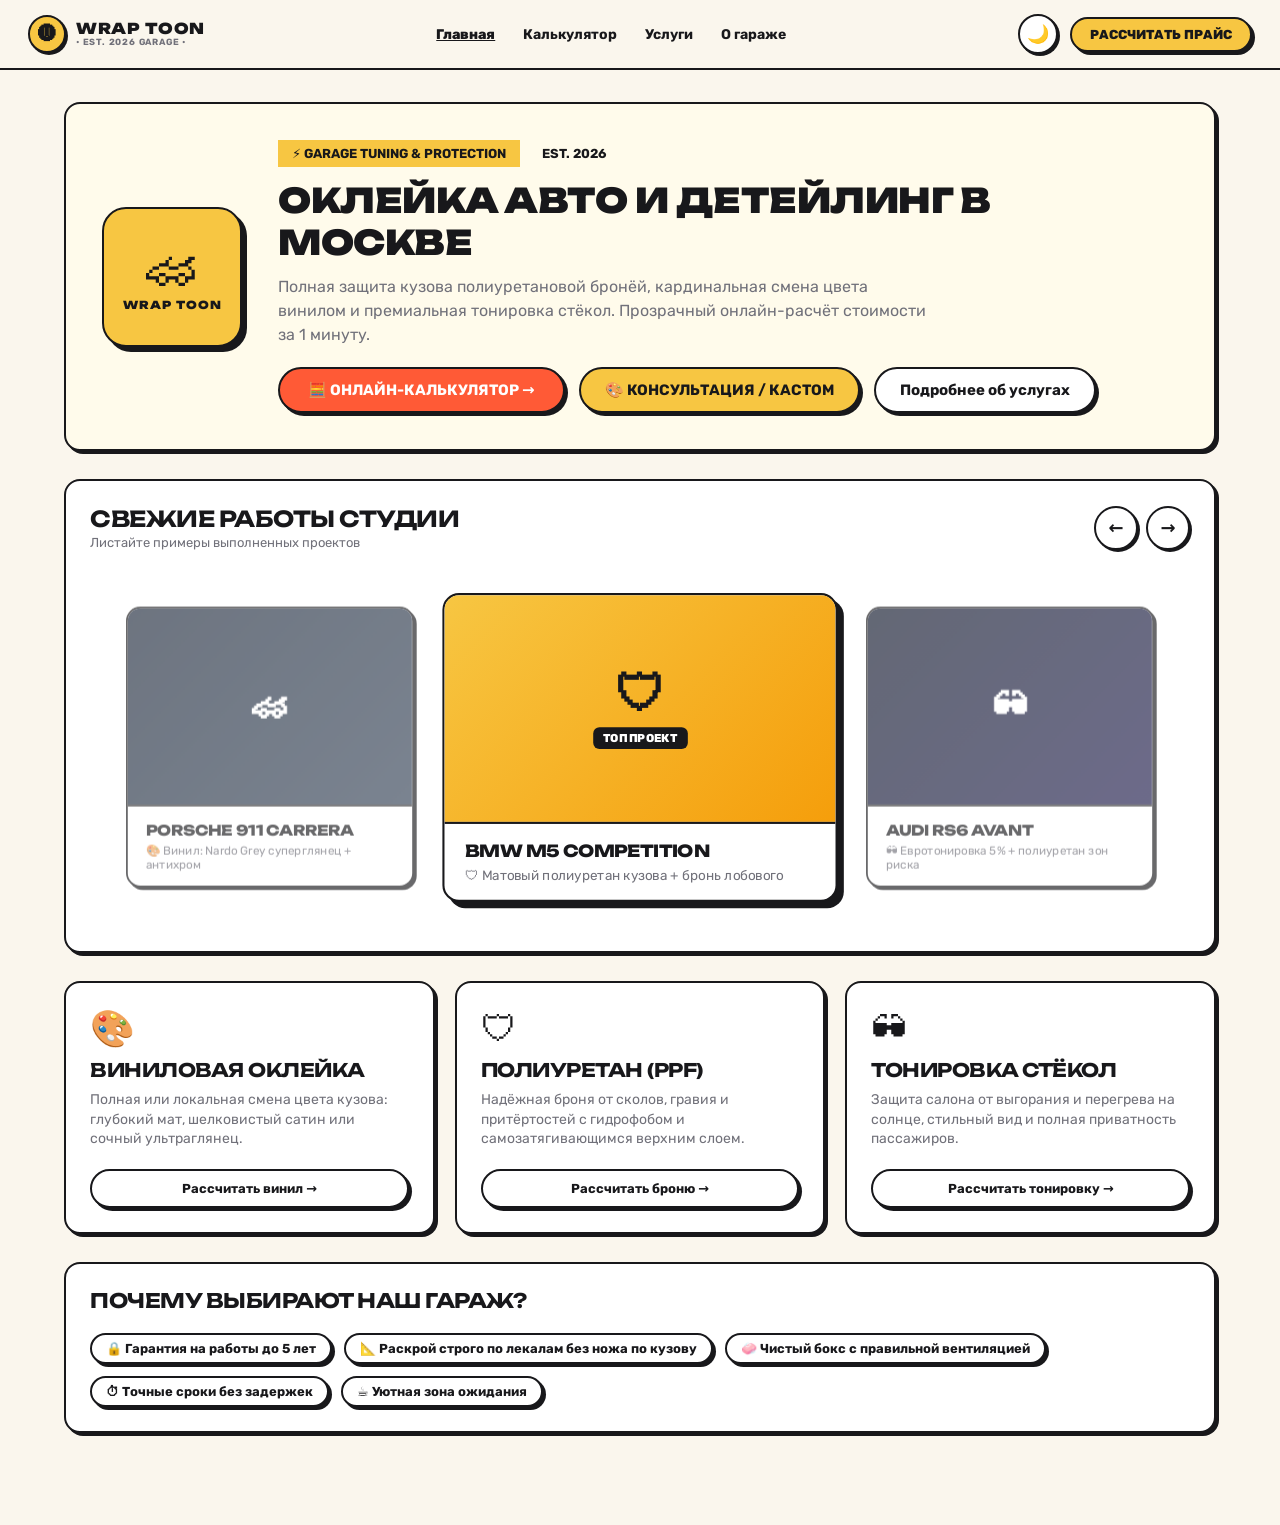
==== frontend/index.html @ 716ddf0f "feat(frontend): integrate car autocomplete and tint light transmission showcase" ====
<!DOCTYPE html>
<html lang="ru">
<head>
  <meta charset="UTF-8">
  <meta name="viewport" content="width=device-width, initial-scale=1.0">
  <title>WRAP TOON — Детейлинг & Оклейка авто</title>
  <link rel="preconnect" href="https://fonts.googleapis.com">
  <link rel="preconnect" href="https://fonts.gstatic.com" crossorigin>
  <link href="https://fonts.googleapis.com/css2?family=Rubik:ital,wght@0,400..900;1,400..900&family=Unbounded:wght@700;800;900&display=swap" rel="stylesheet">
  <link rel="stylesheet" href="style.css">
</head>
<body>
  <!-- ШАПКА НА ВСЮ ШИРИНУ -->
  <header class="toon-header">
    <a href="index.html" class="toon-logo">
      <span class="logo-icon">🅤</span>
      <div class="logo-text">
        <strong>WRAP TOON</strong>
        <small>• EST. 2026 GARAGE •</small>
      </div>
    </a>

    <nav class="toon-nav">
      <a href="index.html" class="nav-link active" style="text-decoration: underline; font-weight: 800;">Главная</a>
      <a href="calculator.html" class="nav-link">Калькулятор</a>
      <a href="services.html" class="nav-link">Услуги</a>
      <a href="about.html" class="nav-link">О гараже</a>
    </nav>

    <div class="toon-header-actions">
      <button id="theme-toggle" class="theme-toggle-btn" title="Сменить тему">🌙</button>
      <a href="calculator.html" class="toon-btn-book">
        РАССЧИТАТЬ ПРАЙС
      </a>
    </div>
  </header>

  <!-- ШИРОКИЙ КОНТЕЙНЕР (1200px) -->
  <main class="container">
    
    <!-- 1. HERO СЕКЦИЯ: ЛОГОТИП СЛЕВА, ОПИСАНИЕ СПРАВА -->
    <div class="toon-card toon-hero">
      <div class="hero-logo-box">
        <div class="hero-icon">🏎</div>
        <span>WRAP TOON</span>
      </div>

      <div class="hero-content">
        <div style="display: flex; gap: 8px;">
          <span class="toon-chip is-active">⚡ GARAGE TUNING & PROTECTION</span>
          <span class="toon-chip">EST. 2026</span>
        </div>
        <h1 class="hero-title">
          Оклейка авто и детейлинг в Москве
        </h1>
        <p class="hero-desc">
          Полная защита кузова полиуретановой бронёй, кардинальная смена цвета винилом и премиальная тонировка стёкол. Прозрачный онлайн-расчёт стоимости за 1 минуту.
        </p>
        <div style="display: flex; gap: 14px; margin-top: 8px; flex-wrap: wrap;">
          <a href="calculator.html" class="toon-btn toon-btn--accent" style="font-size: 15px; padding: 12px 28px;">
            🧮 ОНЛАЙН-КАЛЬКУЛЯТОР →
          </a>
          <button id="consult-btn" type="button" class="toon-btn toon-btn--primary" style="font-size: 15px; padding: 12px 24px;">
            🎨 КОНСУЛЬТАЦИЯ / КАСТОМ
          </button>
          <a href="services.html" class="toon-btn" style="font-size: 15px; padding: 12px 24px;">
            Подробнее об услугах
          </a>
        </div>
      </div>
    </div>

    <!-- 2. СКРОЛЛЕР ФОТОК РАБОТ (3 ФОТО: ЦЕНТРАЛЬНАЯ ВЫШЕ НА СЛОЙ) -->
    <div class="toon-card showcase-section">
      <div class="showcase-header">
        <div>
          <h2 style="margin: 0; font-size: 22px; text-transform: uppercase;">Свежие работы студии</h2>
          <span style="font-size: 13px; color: var(--color-muted);">Листайте примеры выполненных проектов</span>
        </div>
        <!-- КНОПКИ ПЕРЕМОТКИ -->
        <div style="display: flex; gap: 8px;">
          <button id="prev-btn" class="showcase-nav-btn" aria-label="Назад">←</button>
          <button id="next-btn" class="showcase-nav-btn" aria-label="Вперёд">→</button>
        </div>
      </div>

      <div class="showcase-wrapper" id="showcase-touch-area">
        <div class="showcase-track" id="showcase-track">
          
          <!-- Карточка 1 (Левая / боковая) -->
          <div class="showcase-card is-side" data-index="0">
            <div class="showcase-img-placeholder" style="background: linear-gradient(135deg, #1e293b, #334155); color: #fff;">
              <span style="font-size: 40px; margin-bottom: 8px;">🚘</span>
              <span>ФОТО АВТО #1</span>
            </div>
            <div class="showcase-info">
              <h4>Porsche 911 Carrera</h4>
              <p>🎨 Винил: Nardo Grey суперглянец + антихром</p>
            </div>
          </div>

          <!-- Карточка 2 (Центральная / АКТИВНАЯ НА ПЕРЕДНЕМ ПЛАНЕ) -->
          <div class="showcase-card is-active" data-index="1">
            <div class="showcase-img-placeholder" style="background: linear-gradient(135deg, #F7C642, #f59e0b); color: #18181B;">
              <span style="font-size: 48px; margin-bottom: 8px;">🛡</span>
              <span style="background: #18181B; color: #fff; padding: 4px 10px; border-radius: 6px; font-size: 12px;">ТОП ПРОЕКТ</span>
            </div>
            <div class="showcase-info">
              <h4>BMW M5 Competition</h4>
              <p>🛡 Матовый полиуретан кузова + бронь лобового</p>
            </div>
          </div>

          <!-- Карточка 3 (Правая / боковая) -->
          <div class="showcase-card is-side" data-index="2">
            <div class="showcase-img-placeholder" style="background: linear-gradient(135deg, #0f172a, #1e1b4b); color: #fff;">
              <span style="font-size: 40px; margin-bottom: 8px;">🕶</span>
              <span>ФОТО АВТО #3</span>
            </div>
            <div class="showcase-info">
              <h4>Audi RS6 Avant</h4>
              <p>🕶 Евротонировка 5% + полиуретан зон риска</p>
            </div>
          </div>

        </div>
      </div>
    </div>

    <!-- 3. БЛОК 3 ВИДОВ РАБОТ -->
    <div style="display: grid; grid-template-columns: repeat(auto-fit, minmax(280px, 1fr)); gap: 20px;">
      <div class="toon-card" style="display: flex; flex-direction: column; justify-content: space-between;">
        <div>
          <div style="font-size: 36px; margin-bottom: 8px;">🎨</div>
          <h3 style="margin: 0 0 8px; text-transform: uppercase;">Виниловая оклейка</h3>
          <p style="font-size: 14px; color: var(--color-muted); margin: 0; line-height: 1.4;">
            Полная или локальная смена цвета кузова: глубокий мат, шелковистый сатин или сочный ультраглянец.
          </p>
        </div>
        <div style="margin-top: 20px;">
          <a href="calculator.html" class="toon-btn" style="width: 100%; font-size: 13px;">Рассчитать винил →</a>
        </div>
      </div>

      <div class="toon-card" style="display: flex; flex-direction: column; justify-content: space-between;">
        <div>
          <div style="font-size: 36px; margin-bottom: 8px;">🛡</div>
          <h3 style="margin: 0 0 8px; text-transform: uppercase;">Полиуретан (PPF)</h3>
          <p style="font-size: 14px; color: var(--color-muted); margin: 0; line-height: 1.4;">
            Надёжная броня от сколов, гравия и притёртостей с гидрофобом и самозатягивающимся верхним слоем.
          </p>
        </div>
        <div style="margin-top: 20px;">
          <a href="calculator.html" class="toon-btn" style="width: 100%; font-size: 13px;">Рассчитать броню →</a>
        </div>
      </div>

      <div class="toon-card" style="display: flex; flex-direction: column; justify-content: space-between;">
        <div>
          <div style="font-size: 36px; margin-bottom: 8px;">🕶</div>
          <h3 style="margin: 0 0 8px; text-transform: uppercase;">Тонировка стёкол</h3>
          <p style="font-size: 14px; color: var(--color-muted); margin: 0; line-height: 1.4;">
            Защита салона от выгорания и перегрева на солнце, стильный вид и полная приватность пассажиров.
          </p>
        </div>
        <div style="margin-top: 20px;">
          <a href="calculator.html" class="toon-btn" style="width: 100%; font-size: 13px;">Рассчитать тонировку →</a>
        </div>
      </div>
    </div>

    <!-- 4. ПОЧЕМУ НАШ ГАРАЖ -->
    <div class="toon-card">
      <h3 style="margin-top: 0; text-transform: uppercase; font-size: 20px;">Почему выбирают наш гараж?</h3>
      <div style="display: flex; gap: 12px; flex-wrap: wrap; margin-top: 16px;">
        <span class="toon-btn toon-chip">🔒 Гарантия на работы до 5 лет</span>
        <span class="toon-btn toon-chip">📐 Раскрой строго по лекалам без ножа по кузову</span>
        <span class="toon-btn toon-chip">🧼 Чистый бокс с правильной вентиляцией</span>
        <span class="toon-btn toon-chip">⏱ Точные сроки без задержек</span>
        <span class="toon-btn toon-chip">☕ Уютная зона ожидания</span>
      </div>
    </div>

  </main>

  <!-- МОДАЛЬНОЕ ОКНО КОНСУЛЬТАЦИИ С МАСТЕРОМ -->
  <dialog class="toon-modal" id="consult-modal">
    <div class="toon-modal-header">
      <h3 style="margin: 0; font-size: 20px; text-transform: uppercase;">Консультация с мастером</h3>
      <button type="button" class="toon-modal-close" id="consult-close-btn" aria-label="Закрыть">✕</button>
    </div>

    <div style="background: var(--bg-subtle); border: var(--border-width) solid var(--color-border); border-radius: 12px; padding: 12px 16px; margin-bottom: 18px;">
      <div style="font-size: 11px; color: var(--color-muted); font-weight: 700; text-transform: uppercase;">Бесплатная консультация</div>
      <div style="font-size: 14px; font-weight: 800; margin-top: 2px;">Сложные проекты, рисунки на плёнке и оценка авто</div>
    </div>

    <form id="consult-form">
      <div class="form-group">
        <label for="consult-name">Ваше имя *</label>
        <input type="text" id="consult-name" class="toon-input" placeholder="например, Александр" maxlength="50" required>
      </div>

      <div class="form-group">
        <label for="consult-phone">Номер телефона *</label>
        <input type="tel" id="consult-phone" class="toon-input" placeholder="+7 (___) ___-__-__" maxlength="18" required autocomplete="tel">
      </div>

      <div class="form-group">
        <label for="consult-car">Марка и модель авто</label>
        <input type="text" id="consult-car" class="toon-input" placeholder="например, BMW M5 F90" maxlength="70" autocomplete="off">
      </div>

      <div class="form-group">
        <label for="consult-desc">Опишите задачу или задумку *</label>
        <textarea id="consult-desc" class="toon-input" rows="3" placeholder="Хочу напечатать рисунок на капот и борта / посоветоваться по состоянию ЛКП..." maxlength="500" required></textarea>
        <small style="color: var(--color-muted); font-size: 11px; margin-top: 2px;">
          💡 Можно указать ваш ник в <b>Telegram</b> или <b>VK</b> для быстрой связи в чате.
        </small>
      </div>

      <div style="margin-top: 18px;">
        <button type="submit" class="toon-btn toon-btn--accent" style="width: 100%; font-size: 15px; padding: 14px;">
          ОТПРАВИТЬ МАСТЕРУ НА ОЦЕНКУ 🎨
        </button>
      </div>
    </form>

    <div id="consult-success" style="display: none; text-align: center; padding: 16px 10px;">
      <div style="font-size: 48px; margin-bottom: 12px;">🤝</div>
      <h3 style="margin: 0 0 8px; text-transform: uppercase;">Запрос принят!</h3>
      <p style="color: var(--color-muted); font-size: 14px; line-height: 1.5; margin: 0 0 20px;">
        Мастер свяжется с вами, чтобы обсудить задумку, сориентировать по времени и рассчитать индивидуальный проект.
      </p>
      <button type="button" class="toon-btn toon-btn--primary" id="consult-success-close-btn" style="width: 100%; padding: 12px;">
        ОТЛИЧНО
      </button>
    </div>
  </dialog>

  <!-- СКРИПТ КАРУСЕЛИ РАБОТ: СТРЕЛКИ + СВАЙПЫ + КЛИКИ -->
  <script>
    // Данные для карусели
    const projects = [
      {
        title: "Porsche 911 Carrera",
        desc: "🎨 Винил: Nardo Grey суперглянец + антихром",
        icon: "🏎",
        gradient: "linear-gradient(135deg, #1e293b, #334155)",
        textColor: "#fff",
        badge: ""
      },
      {
        title: "BMW M5 Competition",
        desc: "🛡 Матовый полиуретан кузова + бронь лобового",
        icon: "🛡",
        gradient: "linear-gradient(135deg, #F7C642, #f59e0b)",
        textColor: "#18181B",
        badge: "ТОП ПРОЕКТ"
      },
      {
        title: "Audi RS6 Avant",
        desc: "🕶 Евротонировка 5% + полиуретан зон риска",
        icon: "🕶",
        gradient: "linear-gradient(135deg, #0f172a, #1e1b4b)",
        textColor: "#fff",
        badge: ""
      },
      {
        title: "Mercedes-AMG GT",
        desc: "🎨 Черный сатин + бронирование фар полиуретаном",
        icon: "⚡",
        gradient: "linear-gradient(135deg, #27272a, #09090b)",
        textColor: "#fff",
        badge: "NEW"
      },
      {
        title: "Range Rover Sport",
        desc: "🛡 Полный глянец полиуретан + бронь крыши",
        icon: "🚙",
        gradient: "linear-gradient(135deg, #065f46, #047857)",
        textColor: "#fff",
        badge: ""
      }
    ];

    let activeIdx = 1;

    function renderCarousel() {
      const total = projects.length;
      const prevIdx = (activeIdx - 1 + total) % total;
      const nextIdx = (activeIdx + 1) % total;

      const indices = [prevIdx, activeIdx, nextIdx];
      const track = document.getElementById('showcase-track');
      track.innerHTML = '';

      indices.forEach((idx, pos) => {
        const item = projects[idx];
        const isActive = pos === 1;

        const card = document.createElement('div');
        card.className = `showcase-card ${isActive ? 'is-active' : 'is-side'}`;
        card.dataset.index = idx;

        const badgeHtml = item.badge 
          ? `<span style="background: #18181B; color: #fff; padding: 4px 10px; border-radius: 6px; font-size: 11px; font-weight: 800; margin-top: 8px;">${item.badge}</span>` 
          : '';

        card.innerHTML = `
          <div class="showcase-img-placeholder" style="background: ${item.gradient}; color: ${item.textColor};">
            <span style="font-size: ${isActive ? '48px' : '40px'}; line-height: 1;">${item.icon}</span>
            ${badgeHtml}
          </div>
          <div class="showcase-info">
            <h4>${item.title}</h4>
            <p>${item.desc}</p>
          </div>
        `;

        if (!isActive) {
          card.addEventListener('click', () => {
            activeIdx = idx;
            renderCarousel();
          });
        }

        track.appendChild(card);
      });
    }

    document.getElementById('prev-btn').addEventListener('click', () => {
      activeIdx = (activeIdx - 1 + projects.length) % projects.length;
      renderCarousel();
    });

    document.getElementById('next-btn').addEventListener('click', () => {
      activeIdx = (activeIdx + 1) % projects.length;
      renderCarousel();
    });

    let startX = 0;
    const touchArea = document.getElementById('showcase-touch-area');

    touchArea.addEventListener('touchstart', (e) => {
      startX = e.touches[0].clientX;
    }, { passive: true });

    touchArea.addEventListener('touchend', (e) => {
      const endX = e.changedTouches[0].clientX;
      const diff = startX - endX;
      if (Math.abs(diff) > 40) {
        if (diff > 0) {
          activeIdx = (activeIdx + 1) % projects.length;
        } else {
          activeIdx = (activeIdx - 1 + projects.length) % projects.length;
        }
        renderCarousel();
      }
    }, { passive: true });

    renderCarousel();

    // --- МОДАЛКА КОНСУЛЬТАЦИИ ---
    function formatPhone(digits) {
      if (!digits) return '';
      if (digits[0] === '7' || digits[0] === '8') digits = digits.substring(1);
      let formatted = '+7';
      if (digits.length > 0) formatted += ' (' + digits.substring(0, 3);
      if (digits.length >= 3) formatted += ') ' + digits.substring(3, 6);
      if (digits.length >= 6) formatted += '-' + digits.substring(6, 8);
      if (digits.length >= 8) formatted += '-' + digits.substring(8, 10);
      return formatted;
    }

    const consultBtn = document.getElementById('consult-btn');
    const consultModal = document.getElementById('consult-modal');
    const consultCloseBtn = document.getElementById('consult-close-btn');
    const consultSuccessCloseBtn = document.getElementById('consult-success-close-btn');
    const consultForm = document.getElementById('consult-form');
    const consultSuccess = document.getElementById('consult-success');
    const consultPhone = document.getElementById('consult-phone');

    if (consultBtn && consultModal) {
      consultBtn.addEventListener('click', () => {
        consultForm.style.display = 'block';
        consultSuccess.style.display = 'none';
        consultModal.showModal();
      });

      consultCloseBtn.addEventListener('click', () => consultModal.close());
      consultSuccessCloseBtn.addEventListener('click', () => consultModal.close());

      consultModal.addEventListener('click', (e) => {
        if (e.target === consultModal) consultModal.close();
      });

      consultPhone.addEventListener('input', (e) => {
        consultPhone.value = formatPhone(e.target.value.replace(/\D/g, ''));
      });

      consultPhone.addEventListener('keydown', (e) => {
        if (e.key === 'Backspace') {
          const cur = consultPhone.selectionStart;
          if (cur === consultPhone.selectionEnd && cur > 0) {
            const charBefore = consultPhone.value[cur - 1];
            if (/\D/.test(charBefore)) {
              e.preventDefault();
              let val = consultPhone.value;
              let idx = cur - 1;
              while (idx >= 0 && /\D/.test(val[idx])) idx--;
              if (idx >= 0 && val[idx] !== '+') {
                consultPhone.value = formatPhone((val.slice(0, idx) + val.slice(cur)).replace(/\D/g, ''));
              } else {
                consultPhone.value = '';
              }
            }
          }
        }
      });

      consultForm.addEventListener('submit', (e) => {
        e.preventDefault();
        if (consultPhone.value.trim().length < 18) {
          alert('Пожалуйста, введите полный номер телефона: +7 (XXX) XXX-XX-XX');
          consultPhone.focus();
          return;
        }

        const consultData = {
          clientName: document.getElementById('consult-name').value,
          phone: consultPhone.value,
          car: document.getElementById('consult-car').value,
          description: document.getElementById('consult-desc').value,
          type: "consultation"
        };

        console.log('Запрос на консультацию / кастом с главной страницы:', consultData);
        consultForm.style.display = 'none';
        consultSuccess.style.display = 'block';
        consultForm.reset();
      });
    }
  </script>
  <!-- Подключение автокомплита авто и темы -->
  <script src="cars-autocomplete.js"></script>
  <script src="theme.js"></script>
</body>
</html>
---- frontend/style.css ----
/* Подключение шрифтов: Rubik (мягкий мультяшный гротеск со скруглениями) и Unbounded (дерзкие заголовки) */
@import url('https://fonts.googleapis.com/css2?family=Rubik:ital,wght@0,400..900;1,400..900&family=Unbounded:wght@700;800;900&display=swap');

:root {
  /* --- СВЕТЛАЯ ТЕМА (TOON LIGHT) --- */
  --bg-page: #FAF6ED;
  --bg-card: #FFFFFF;
  --bg-subtle: #FFFBEB;
  --color-border: #18181B;
  --color-primary: #F7C642;
  --color-accent: #FF5A36;
  --color-text: #18181B;
  --color-muted: #71717A;

  /* Шрифты */
  --font-base: 'Rubik', system-ui, -apple-system, sans-serif;
  --font-heading: 'Unbounded', 'Rubik', sans-serif;

  /* Геометрия необрутализма */
  --border-width: 2px;
  --radius-card: 16px;
  --radius-pill: 9999px;
  --shadow-color: #18181B;
  --shadow-offset: 3px 3px 0px var(--shadow-color);
  --shadow-hover: 1px 1px 0px var(--shadow-color);
}

/* --- ТЁМНАЯ ТЕМА (CYBER TOON DARK) --- */
[data-theme="dark"] {
  --bg-page: #121215;
  --bg-card: #1C1C22;
  --bg-subtle: #25252E;
  --color-border: #3F3F46; /* Спокойный матовый графитовый контур вместо ядерного */
  --color-primary: #F7C642;
  --color-accent: #FF5A36;
  --color-text: #F4F4F6;
  --color-muted: #9CA3AF;
  --shadow-color: #000000;
  --shadow-offset: 3px 3px 0px var(--shadow-color);
  --shadow-hover: 1px 1px 0px var(--shadow-color);
}

*, *::before, *::after {
  box-sizing: border-box;
}

body, button, input, select, textarea, label, span, p, a, div {
  font-family: var(--font-base);
}

body {
  margin: 0;
  padding: 0;
  padding-bottom: 60px;
  background-color: var(--bg-page);
  color: var(--color-text);
  transition: background-color 0.2s ease, color 0.2s ease;
}

h1, h2, h3, h4, .hero-title {
  font-family: var(--font-heading) !important;
  letter-spacing: -0.5px;
}

.container {
  max-width: 1200px;
  width: 100%;
  margin: 32px auto;
  padding: 0 24px;
  display: flex;
  flex-direction: column;
  gap: 28px;
}

/* Карточки */
.toon-card {
  background: var(--bg-card);
  border: var(--border-width) solid var(--color-border);
  border-radius: var(--radius-card);
  box-shadow: var(--shadow-offset);
  padding: 24px;
  transition: background-color 0.2s ease, border-color 0.2s ease, box-shadow 0.2s ease;
}

/* Кнопки и плашки */
.toon-btn {
  display: inline-flex;
  align-items: center;
  justify-content: center;
  gap: 8px;
  font-family: var(--font-base);
  font-weight: 700;
  font-size: 14px;
  text-decoration: none;
  cursor: pointer;
  border: var(--border-width) solid var(--color-border);
  border-radius: var(--radius-pill);
  box-shadow: var(--shadow-offset);
  padding: 10px 20px;
  background: var(--bg-card);
  color: var(--color-text);
  transition: transform 0.1s ease, box-shadow 0.1s ease, background 0.15s ease;
}

.toon-btn:hover {
  transform: translate(2px, 2px);
  box-shadow: var(--shadow-hover);
}

.toon-btn:active {
  transform: translate(3px, 3px);
  box-shadow: none;
}

.toon-btn--primary {
  background: var(--color-primary);
  color: #18181B;
}

.toon-btn--accent {
  background: var(--color-accent);
  color: #FFFFFF;
}

.toon-chip {
  padding: 6px 14px;
  font-size: 13px;
  font-weight: 700;
}

.toon-chip.is-active {
  background: var(--color-primary);
  color: #18181B;
}

/* Строки с чекбоксами для калькулятора (Интерактивные карточки-плитки) */
.toon-checkbox-row {
  display: flex;
  align-items: center;
  justify-content: space-between;
  padding: 14px 18px;
  border: var(--border-width) solid var(--color-border);
  border-radius: 12px;
  background: var(--bg-card);
  color: var(--color-text);
  cursor: pointer;
  box-shadow: 2px 2px 0px var(--shadow-color);
  margin-bottom: 10px;
  user-select: none;
  transition: transform 0.1s ease, box-shadow 0.1s ease, background-color 0.15s ease, border-color 0.15s ease;
  font-size: 15px;
  font-weight: 600;
}

.toon-checkbox-row:hover {
  transform: translate(1px, 1px);
  box-shadow: 1px 1px 0px var(--shadow-color);
}

/* Скрываем сам чекбокс — вся карточка работает как переключатель */
.toon-checkbox-row input[type="checkbox"] {
  display: none;
}

/* КОГДА БЛОК ВЫБРАН (АКТИВНАЯ ПЛИТКА) */
.toon-checkbox-row:has(input[type="checkbox"]:checked),
.toon-checkbox-row.is-selected {
  background: #FEF3C7; /* Тёплый солнечный фон */
  border-color: #18181B;
  box-shadow: 1px 1px 0px var(--shadow-color);
  transform: translate(2px, 2px);
  font-weight: 700;
}

/* Активное состояние в тёмной теме */
[data-theme="dark"] .toon-checkbox-row:has(input[type="checkbox"]:checked),
[data-theme="dark"] .toon-checkbox-row.is-selected {
  background: #2D2717; /* Тёплый графитово-золотистый цвет */
  border-color: var(--color-primary);
  box-shadow: 0 0 0 1px var(--color-primary), 1px 1px 0px #000000;
  color: #FFFFFF;
  font-weight: 700;
}

/* Степпер выбора количества (Двери, Стёкла, Стойки) */
.stepper-controls {
  display: inline-flex;
  align-items: center;
  gap: 6px;
  background: var(--bg-card);
  border: var(--border-width) solid var(--color-border);
  border-radius: var(--radius-pill);
  padding: 3px 8px;
  box-shadow: 1px 1px 0px var(--shadow-color);
  user-select: none;
  margin-left: 12px;
}

.stepper-btn {
  width: 24px;
  height: 24px;
  border-radius: 50%;
  border: var(--border-width) solid var(--color-border);
  background: var(--color-primary);
  color: #18181B;
  font-size: 15px;
  font-weight: 900;
  cursor: pointer;
  display: flex;
  align-items: center;
  justify-content: center;
  padding: 0;
  line-height: 1;
  transition: transform 0.1s ease;
}

.stepper-btn:hover {
  transform: scale(1.1);
}

.stepper-btn:active {
  transform: scale(0.9);
}

.stepper-count {
  font-family: var(--font-heading);
  font-weight: 800;
  font-size: 13px;
  min-width: 16px;
  text-align: center;
  color: var(--color-text);
}

/* Контейнер всей шапки */
.toon-header {
  display: flex;
  align-items: center;
  justify-content: space-between;
  padding: 14px 28px;
  background-color: var(--bg-page);
  border-bottom: var(--border-width) solid var(--color-border);
  box-sizing: border-box;
  width: 100%;
  transition: background-color 0.2s ease, border-color 0.2s ease;
}

/* Логотип */
.toon-logo {
  display: flex;
  align-items: center;
  gap: 10px;
  text-decoration: none;
  color: var(--color-text);
}

.logo-icon {
  display: flex;
  align-items: center;
  justify-content: center;
  width: 38px;
  height: 38px;
  border: var(--border-width) solid var(--color-border);
  border-radius: 50%;
  background: var(--color-primary);
  color: #18181B;
  font-weight: 800;
  font-size: 18px;
  box-shadow: 2px 2px 0 var(--shadow-color);
}

.logo-text {
  display: flex;
  flex-direction: column;
  line-height: 1.15;
}

.logo-text strong {
  font-family: var(--font-heading);
  font-size: 15px;
  letter-spacing: 0.5px;
  font-weight: 900;
}

.logo-text small {
  font-size: 9px;
  font-weight: 700;
  letter-spacing: 0.8px;
  color: var(--color-muted);
}

/* Навигационные ссылки */
.toon-nav {
  display: flex;
  align-items: center;
  gap: 28px;
}

.nav-link {
  text-decoration: none;
  color: var(--color-text);
  font-size: 14px;
  font-weight: 700;
  transition: color 0.15s ease;
}

.nav-link:hover {
  color: var(--color-accent);
}

/* Правый блок действий */
.toon-header-actions {
  display: flex;
  align-items: center;
  gap: 12px;
}

/* Кнопка переключения темы */
.theme-toggle-btn {
  width: 40px;
  height: 40px;
  border-radius: 50%;
  border: var(--border-width) solid var(--color-border);
  background: var(--bg-card);
  color: var(--color-text);
  font-size: 18px;
  cursor: pointer;
  display: flex;
  align-items: center;
  justify-content: center;
  box-shadow: 2px 2px 0px var(--shadow-color);
  transition: transform 0.1s ease, box-shadow 0.1s ease;
}

.theme-toggle-btn:hover {
  transform: translate(1px, 1px);
  background: var(--bg-subtle);
}

.theme-toggle-btn:active {
  transform: translate(2px, 2px);
  box-shadow: none;
}

/* Желтая кнопка "Занять бокс" */
.toon-btn-book {
  display: inline-flex;
  align-items: center;
  padding: 8px 18px;
  font-size: 13px;
  font-weight: 800;
  text-decoration: none;
  color: #18181B;
  background: var(--color-primary);
  border: var(--border-width) solid var(--color-border);
  border-radius: var(--radius-pill);
  box-shadow: 3px 3px 0 var(--shadow-color);
  transition: transform 0.1s ease, box-shadow 0.1s ease;
}

.toon-btn-book:hover {
  transform: translate(2px, 2px);
  box-shadow: 1px 1px 0 var(--shadow-color);
}

.toon-btn-book:active {
  transform: translate(3px, 3px);
  box-shadow: none;
}

/* Раскрывающиеся секции (Аккордеон) */
.toon-accordion {
  border: var(--border-width) solid var(--color-border);
  border-radius: var(--radius-card);
  margin-bottom: 16px;
  background: var(--bg-card);
  overflow: hidden;
  box-shadow: 2px 2px 0px var(--shadow-color);
  transition: all 0.2s ease;
}

.toon-accordion[open] {
  box-shadow: var(--shadow-offset);
}

.toon-accordion-header {
  padding: 16px 20px;
  font-family: var(--font-heading);
  font-weight: 800;
  font-size: 15px;
  cursor: pointer;
  display: flex;
  justify-content: space-between;
  align-items: center;
  background: var(--bg-subtle);
  color: var(--color-text);
  user-select: none;
  list-style: none;
}

.toon-accordion-header::-webkit-details-marker {
  display: none;
}

.toon-accordion-header::after {
  content: '▼';
  font-size: 12px;
  transition: transform 0.2s ease;
}

.toon-accordion[open] .toon-accordion-header::after {
  transform: rotate(180deg);
}

.toon-accordion-content {
  padding: 16px 20px;
  display: flex;
  flex-direction: column;
  gap: 12px;
  border-top: var(--border-width) solid var(--color-border);
}

/* --- HERO СЕКЦИЯ С ЛОГОТИПОМ И ОПИСАНИЕМ --- */
.toon-hero {
  display: flex;
  align-items: center;
  gap: 36px;
  padding: 36px;
  background: var(--bg-subtle);
}

.hero-logo-box {
  flex-shrink: 0;
  width: 140px;
  height: 140px;
  background: var(--color-primary);
  color: #18181B;
  border: var(--border-width) solid var(--color-border);
  border-radius: 24px;
  box-shadow: 5px 5px 0px var(--shadow-color);
  display: flex;
  flex-direction: column;
  align-items: center;
  justify-content: center;
  text-align: center;
}

.hero-logo-box .hero-icon {
  font-size: 52px;
  line-height: 1;
}

.hero-logo-box span {
  font-family: var(--font-heading);
  font-size: 11px;
  font-weight: 900;
  letter-spacing: 1px;
  margin-top: 4px;
}

.hero-content {
  display: flex;
  flex-direction: column;
  gap: 12px;
}

.hero-title {
  margin: 0;
  font-size: 34px;
  font-weight: 900;
  text-transform: uppercase;
}

.hero-desc {
  margin: 0;
  font-size: 16px;
  color: var(--color-muted);
  line-height: 1.5;
  max-width: 650px;
}

/* --- КАРУСЕЛЬ РАБОТ --- */
.showcase-section {
  display: flex;
  flex-direction: column;
  gap: 16px;
}

.showcase-header {
  display: flex;
  justify-content: space-between;
  align-items: center;
}

.showcase-wrapper {
  position: relative;
  overflow: hidden;
  padding: 24px 0;
}

.showcase-track {
  display: flex;
  align-items: center;
  justify-content: center;
  gap: 20px;
  transition: transform 0.35s cubic-bezier(0.25, 1, 0.5, 1);
}

.showcase-card {
  flex: 0 0 320px;
  background: var(--bg-card);
  border: var(--border-width) solid var(--color-border);
  border-radius: var(--radius-card);
  box-shadow: var(--shadow-offset);
  overflow: hidden;
  transition: all 0.3s ease;
  user-select: none;
}

.showcase-card.is-side {
  transform: scale(0.9);
  opacity: 0.65;
  cursor: pointer;
}

.showcase-card.is-side:hover {
  opacity: 0.9;
  transform: scale(0.93);
}

.showcase-card.is-active {
  flex: 0 0 380px;
  transform: scale(1.04);
  box-shadow: 6px 6px 0px var(--shadow-color);
  z-index: 2;
}

.showcase-img-placeholder {
  width: 100%;
  height: 220px;
  display: flex;
  flex-direction: column;
  align-items: center;
  justify-content: center;
  font-family: var(--font-heading);
  font-weight: 800;
  border-bottom: var(--border-width) solid var(--color-border);
  position: relative;
}

.showcase-info {
  padding: 16px 20px;
}

.showcase-info h4 {
  margin: 0 0 6px;
  font-size: 16px;
  font-weight: 800;
  text-transform: uppercase;
}

.showcase-info p {
  margin: 0;
  font-size: 13px;
  color: var(--color-muted);
}

.showcase-nav-btn {
  width: 44px;
  height: 44px;
  border-radius: 50%;
  border: var(--border-width) solid var(--color-border);
  background: var(--bg-card);
  color: var(--color-text);
  box-shadow: 2px 2px 0px var(--shadow-color);
  font-size: 18px;
  font-weight: 900;
  cursor: pointer;
  display: inline-flex;
  align-items: center;
  justify-content: center;
  transition: all 0.1s ease;
}

.showcase-nav-btn:hover {
  background: var(--color-primary);
  color: #18181B;
  transform: translate(1px, 1px);
}

.showcase-nav-btn:active {
  transform: translate(2px, 2px);
  box-shadow: none;
}

/* Адаптив для телефонов и планшетов */
@media (max-width: 768px) {
  .container {
    padding: 0 14px;
    margin: 18px auto;
    gap: 18px;
  }

  .toon-header {
    padding: 10px 14px;
    flex-wrap: wrap;
    gap: 10px;
  }

  /* На мобильных навигация аккуратно выстраивается в горизонтальную прокрутку */
  .toon-nav {
    order: 3;
    width: 100%;
    display: flex;
    gap: 8px;
    overflow-x: auto;
    padding: 4px 0;
    -webkit-overflow-scrolling: touch;
  }

  .nav-link {
    font-size: 12px;
    padding: 6px 12px;
    background: var(--bg-card);
    border: var(--border-width) solid var(--color-border);
    border-radius: var(--radius-pill);
    white-space: nowrap;
    box-shadow: 1px 1px 0px var(--shadow-color);
  }

  .toon-hero {
    flex-direction: column;
    text-align: center;
    padding: 20px 16px;
    gap: 20px;
  }

  .hero-logo-box {
    width: 100px;
    height: 100px;
    border-radius: 18px;
  }

  .hero-logo-box .hero-icon {
    font-size: 38px;
  }

  .hero-title {
    font-size: 24px;
  }

  .hero-content {
    align-items: center;
  }

  .showcase-card {
    flex: 0 0 240px;
  }

  .showcase-card.is-active {
    flex: 0 0 270px;
  }

  .toon-checkbox-row {
    padding: 12px 14px;
    font-size: 14px;
    gap: 8px;
  }

  .toon-modal {
    padding: 20px 16px;
    max-height: 92vh;
    overflow-y: auto;
  }
}


/* --- МОДАЛЬНОЕ ОКНО ЗАЯВКИ --- */
.toon-modal {
  border: var(--border-width) solid var(--color-border);
  border-radius: var(--radius-card);
  background: var(--bg-card);
  color: var(--color-text);
  box-shadow: 6px 6px 0px var(--shadow-color);
  max-width: 480px;
  width: 92%;
  padding: 28px;
  margin: auto;
  position: fixed;
  inset: 0;
  outline: none;
}

.toon-modal::backdrop {
  background: rgba(0, 0, 0, 0.65);
  backdrop-filter: blur(4px);
}

.toon-modal-header {
  display: flex;
  justify-content: space-between;
  align-items: center;
  margin-bottom: 18px;
}

.toon-modal-close {
  width: 32px;
  height: 32px;
  border-radius: 50%;
  border: var(--border-width) solid var(--color-border);
  background: var(--bg-subtle);
  color: var(--color-text);
  font-size: 16px;
  font-weight: 900;
  cursor: pointer;
  display: flex;
  align-items: center;
  justify-content: center;
  transition: transform 0.1s ease;
}

.toon-modal-close:hover {
  background: var(--color-accent);
  color: #FFFFFF;
  transform: scale(1.1);
}

.modal-summary-box {
  background: var(--bg-subtle);
  border: var(--border-width) solid var(--color-border);
  border-radius: 12px;
  padding: 12px 16px;
  margin-bottom: 20px;
  display: flex;
  justify-content: space-between;
  align-items: center;
}

/* Стилизация полей ввода формы */
.form-group {
  display: flex;
  flex-direction: column;
  gap: 6px;
  margin-bottom: 14px;
}

.form-group label {
  font-size: 12px;
  font-weight: 800;
  text-transform: uppercase;
  color: var(--color-text);
}

.toon-input {
  width: 100%;
  padding: 12px 14px;
  border: var(--border-width) solid var(--color-border);
  border-radius: 10px;
  background: var(--bg-page);
  color: var(--color-text);
  font-size: 14px;
  font-weight: 600;
  outline: none;
  box-shadow: 2px 2px 0px var(--shadow-color);
  transition: all 0.15s ease;
  box-sizing: border-box;
}

.toon-input:focus {
  background: var(--bg-card);
  border-color: var(--color-primary);
  box-shadow: 3px 3px 0px var(--shadow-color);
}


/* Фиксируем размер текстовых полей, запрещая растягивание за пределы окна */
textarea.toon-input {
  resize: none;
  min-height: 80px;
  max-height: 120px;
}

/* ==========================================================
   АВТОКОМПЛИТ ПОИСКА АВТОМОБИЛЯ (CYBER TOON DROPDOWN)
   ========================================================== */
.toon-autocomplete-wrapper {
  position: relative;
  width: 100%;
}

.toon-autocomplete-dropdown {
  position: absolute;
  top: calc(100% + 4px);
  left: 0;
  right: 0;
  background: var(--bg-card);
  border: var(--border-width) solid var(--color-border);
  border-radius: 12px;
  box-shadow: 0 8px 16px rgba(0, 0, 0, 0.25), var(--shadow-offset);
  z-index: 1050;
  max-height: 220px;
  overflow-y: auto;
  display: none;
  padding: 6px;
  list-style: none;
  margin: 0;
}

.toon-autocomplete-dropdown.is-open {
  display: block;
}

.toon-autocomplete-item {
  padding: 8px 12px;
  border-radius: 8px;
  font-size: 13px;
  font-weight: 600;
  color: var(--color-text);
  cursor: pointer;
  display: flex;
  align-items: center;
  gap: 8px;
  transition: background-color 0.15s ease, transform 0.1s ease;
}

.toon-autocomplete-item:hover,
.toon-autocomplete-item.is-active {
  background: var(--bg-subtle);
  color: var(--color-text);
  border-left: 3px solid var(--color-primary);
  padding-left: 9px;
}

.toon-autocomplete-item .match-highlight {
  color: var(--color-accent);
  font-weight: 800;
  text-decoration: underline;
}

.toon-autocomplete-empty {
  padding: 10px 12px;
  font-size: 12px;
  color: var(--color-muted);
  text-align: center;
}

/* ==========================================================
   СЕТКА ПРИМЕРОВ СВЕТОПРОПУСКАЕМОСТИ ПЛЕНКИ (TINT GRID)
   ========================================================== */
.tint-grid {
  display: grid;
  grid-template-columns: repeat(auto-fit, minmax(200px, 1fr));
  gap: 16px;
  margin-top: 20px;
}

.tint-card {
  background: var(--bg-card);
  border: var(--border-width) solid var(--color-border);
  border-radius: 14px;
  box-shadow: var(--shadow-offset);
  overflow: hidden;
  display: flex;
  flex-direction: column;
  transition: transform 0.2s ease, box-shadow 0.2s ease;
}

.tint-card:hover {
  transform: translateY(-2px);
  box-shadow: 4px 5px 0px var(--shadow-color);
}

/* Плейсхолдер стекла с визуализацией затемнения */
.tint-preview-box {
  height: 140px;
  position: relative;
  display: flex;
  flex-direction: column;
  align-items: center;
  justify-content: center;
  padding: 12px;
  text-align: center;
  border-bottom: var(--border-width) solid var(--color-border);
  background: #111;
  overflow: hidden;
}

/* Стилизация ступеней затемнения */
.tint-preview--5 {
  background: radial-gradient(circle at center, #18181b 0%, #050507 100%);
  color: #fff;
}

.tint-preview--15 {
  background: radial-gradient(circle at center, #27272a 0%, #0d0d11 100%);
  color: #fff;
}

.tint-preview--35 {
  background: radial-gradient(circle at center, #52525b 0%, #202026 100%);
  color: #fff;
}

.tint-preview--50 {
  background: radial-gradient(circle at center, #71717a 0%, #3f3f46 100%);
  color: #fff;
}

.tint-preview--70 {
  background: linear-gradient(135deg, rgba(56, 189, 248, 0.4) 0%, rgba(168, 85, 247, 0.3) 50%, rgba(34, 197, 94, 0.3) 100%), #e4e4e7;
  color: #0f172a;
}

[data-theme="dark"] .tint-preview--70 {
  background: linear-gradient(135deg, rgba(56, 189, 248, 0.25) 0%, rgba(168, 85, 247, 0.25) 50%, rgba(34, 197, 94, 0.2) 100%), #27272a;
  color: #f4f4f6;
}

.tint-badge {
  position: absolute;
  top: 10px;
  right: 10px;
  background: var(--color-primary);
  color: #000;
  font-family: var(--font-heading);
  font-size: 13px;
  font-weight: 900;
  padding: 4px 8px;
  border-radius: var(--radius-pill);
  border: 1.5px solid #000;
  box-shadow: 1.5px 1.5px 0px #000;
}

.tint-badge--gost {
  background: #22c55e;
  color: #fff;
}

.tint-badge--hit {
  background: var(--color-accent);
  color: #fff;
}

.tint-photo-placeholder {
  display: flex;
  flex-direction: column;
  align-items: center;
  gap: 4px;
  z-index: 1;
}

.tint-photo-placeholder .icon {
  font-size: 26px;
  filter: drop-shadow(0 2px 4px rgba(0, 0, 0, 0.4));
}

.tint-photo-placeholder .note {
  font-size: 11px;
  font-weight: 700;
  text-transform: uppercase;
  letter-spacing: 0.5px;
  opacity: 0.85;
}

/* Описание карточки */
.tint-content {
  padding: 14px;
  display: flex;
  flex-direction: column;
  flex-grow: 1;
  justify-content: space-between;
}

.tint-title {
  font-size: 15px;
  font-weight: 800;
  margin: 0 0 6px;
  color: var(--color-text);
}

.tint-desc {
  font-size: 12px;
  color: var(--color-muted);
  line-height: 1.4;
  margin: 0 0 12px;
}

.tint-tags {
  display: flex;
  flex-wrap: wrap;
  gap: 6px;
  margin-top: auto;
}

.tint-tag {
  font-size: 10px;
  font-weight: 700;
  padding: 3px 8px;
  border-radius: 6px;
  background: var(--bg-subtle);
  border: 1px solid var(--color-border);
  color: var(--color-text);
}
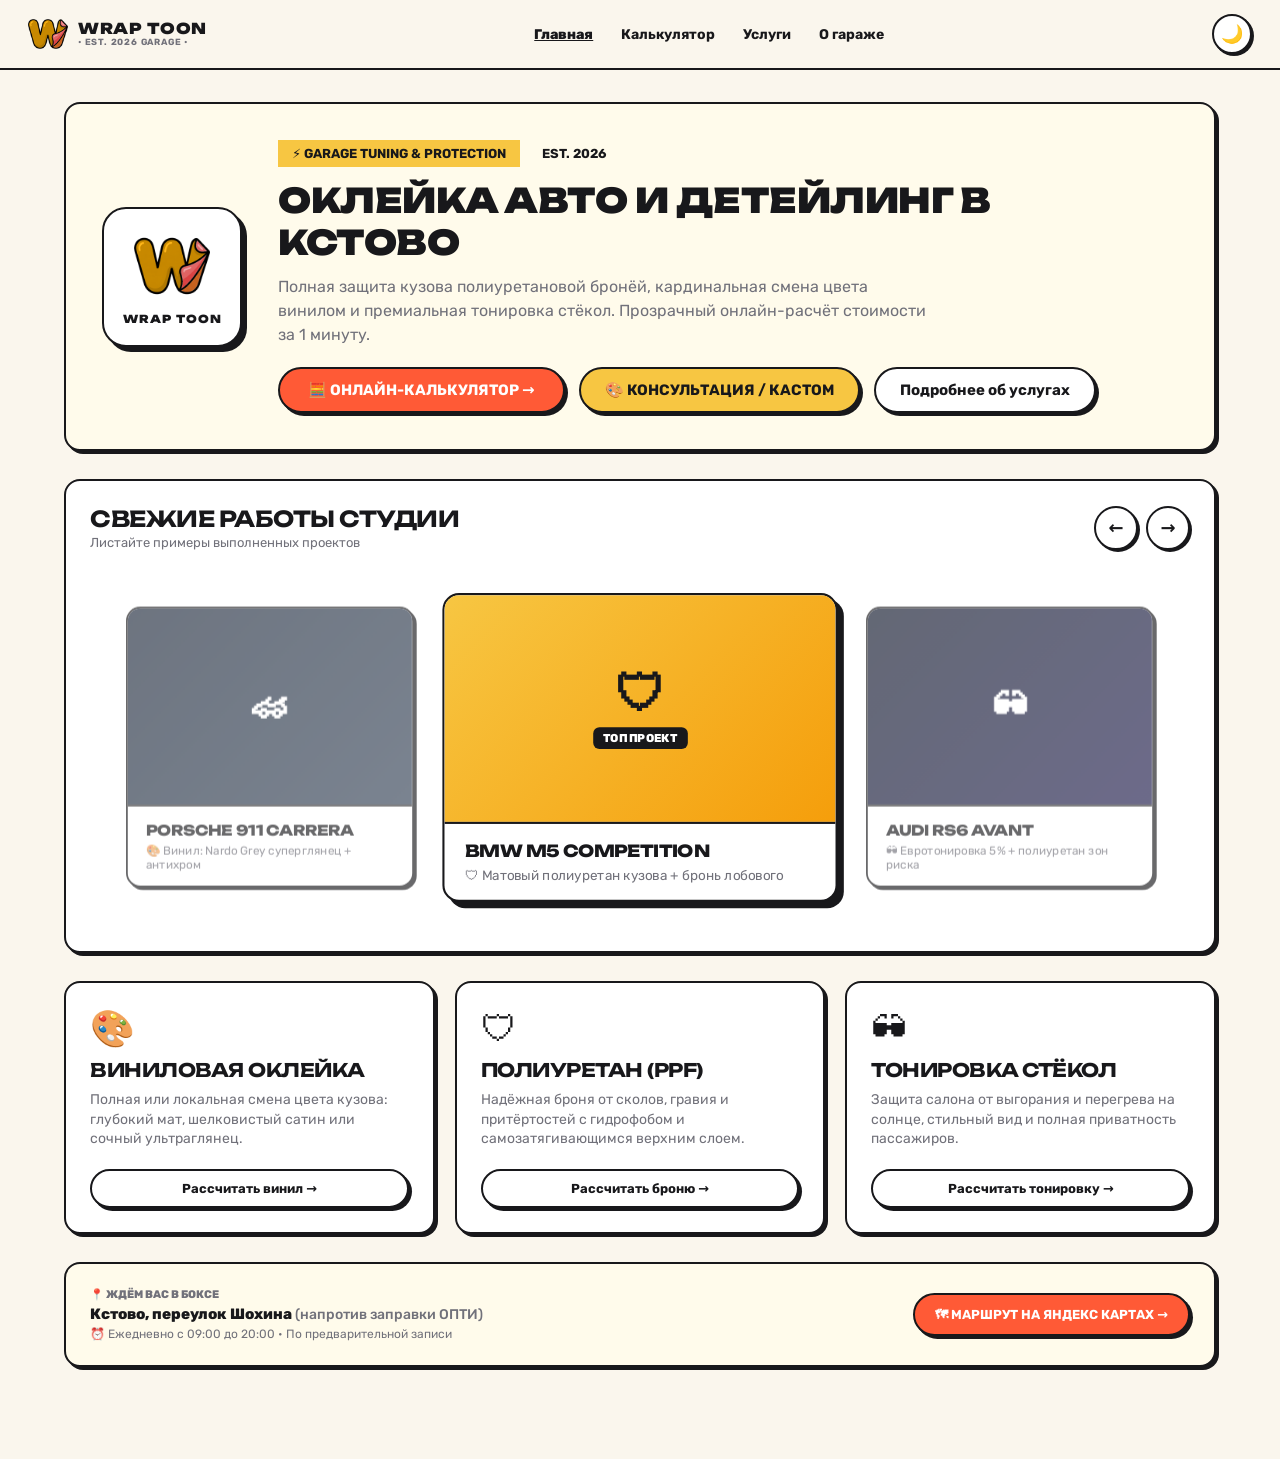
==== commit b607b539: "feat: mobile off-canvas drawer, bundles calculation, and garage info" ====
--- a/frontend/index.html
+++ b/frontend/index.html
@@ -7,13 +7,15 @@
   <link rel="preconnect" href="https://fonts.googleapis.com">
   <link rel="preconnect" href="https://fonts.gstatic.com" crossorigin>
   <link href="https://fonts.googleapis.com/css2?family=Rubik:ital,wght@0,400..900;1,400..900&family=Unbounded:wght@700;800;900&display=swap" rel="stylesheet">
+  <link rel="icon" type="image/png" href="assets/dark_logo_32.png">
   <link rel="stylesheet" href="style.css">
 </head>
 <body>
   <!-- ШАПКА НА ВСЮ ШИРИНУ -->
   <header class="toon-header">
-    <a href="index.html" class="toon-logo">
-      <span class="logo-icon">🅤</span>
+    <a href="/" class="toon-logo">
+      <img src="assets/dark_logo_64.png" alt="WRAP TOON" class="logo-img logo-img--dark">
+      <img src="assets/light_logo_64.png" alt="WRAP TOON" class="logo-img logo-img--light">
       <div class="logo-text">
         <strong>WRAP TOON</strong>
         <small>• EST. 2026 GARAGE •</small>
@@ -21,19 +23,58 @@
     </a>
 
     <nav class="toon-nav">
-      <a href="index.html" class="nav-link active" style="text-decoration: underline; font-weight: 800;">Главная</a>
-      <a href="calculator.html" class="nav-link">Калькулятор</a>
-      <a href="services.html" class="nav-link">Услуги</a>
-      <a href="about.html" class="nav-link">О гараже</a>
+      <a href="/" class="nav-link active" style="text-decoration: underline; font-weight: 800;">Главная</a>
+      <a href="/calculator" class="nav-link">Калькулятор</a>
+      <a href="/services" class="nav-link">Услуги</a>
+      <a href="/about" class="nav-link">О гараже</a>
     </nav>
 
     <div class="toon-header-actions">
-      <button id="theme-toggle" class="theme-toggle-btn" title="Сменить тему">🌙</button>
-      <a href="calculator.html" class="toon-btn-book">
-        РАССЧИТАТЬ ПРАЙС
-      </a>
+      <button id="theme-toggle" class="theme-toggle-btn desktop-only" title="Сменить тему">🌙</button>
+      <button id="mobile-menu-btn" class="toon-burger-btn" aria-label="Открыть меню" title="Меню">
+        <div class="toon-burger-icon">
+          <span></span>
+          <span></span>
+          <span></span>
+        </div>
+      </button>
     </div>
   </header>
+
+  <!-- БОКОВОЕ МОБИЛЬНОЕ МЕНЮ (ШТОРКА) -->
+  <div id="mobile-drawer" class="toon-drawer" aria-hidden="true">
+    <div class="toon-drawer-backdrop" id="drawer-backdrop"></div>
+    <div class="toon-drawer-panel">
+      <div class="toon-drawer-header">
+        <div class="toon-logo">
+          <img src="assets/dark_logo_64.png" alt="WRAP TOON" class="logo-img logo-img--dark">
+          <img src="assets/light_logo_64.png" alt="WRAP TOON" class="logo-img logo-img--light">
+          <div class="logo-text">
+            <strong>WRAP TOON</strong>
+            <small>• EST. 2026 GARAGE •</small>
+          </div>
+        </div>
+        <button id="drawer-close-btn" class="toon-drawer-close" aria-label="Закрыть меню">✕</button>
+      </div>
+
+      <nav class="toon-drawer-nav">
+        <a href="/" class="drawer-nav-link active">🏠 Главная</a>
+        <a href="/calculator" class="drawer-nav-link">🧮 Калькулятор</a>
+        <a href="/services" class="drawer-nav-link">🛡 Услуги & Материалы</a>
+        <a href="/about" class="drawer-nav-link">📍 О гараже</a>
+      </nav>
+
+      <div class="toon-drawer-footer">
+        <button id="drawer-theme-toggle" class="drawer-theme-btn" type="button">
+          <span class="drawer-theme-icon">🌙</span>
+          <span class="drawer-theme-text">Тёмная тема</span>
+        </button>
+        <div class="drawer-footer-note">
+          Кстово, переулок Шохина<br>(напротив заправки ОПТИ)
+        </div>
+      </div>
+    </div>
+  </div>
 
   <!-- ШИРОКИЙ КОНТЕЙНЕР (1200px) -->
   <main class="container">
@@ -41,7 +82,8 @@
     <!-- 1. HERO СЕКЦИЯ: ЛОГОТИП СЛЕВА, ОПИСАНИЕ СПРАВА -->
     <div class="toon-card toon-hero">
       <div class="hero-logo-box">
-        <div class="hero-icon">🏎</div>
+        <img src="assets/dark_logo_192.png" alt="WRAP TOON" class="hero-logo-img logo-img--dark">
+        <img src="assets/light_logo_196.png" alt="WRAP TOON" class="hero-logo-img logo-img--light">
         <span>WRAP TOON</span>
       </div>
 
@@ -51,19 +93,19 @@
           <span class="toon-chip">EST. 2026</span>
         </div>
         <h1 class="hero-title">
-          Оклейка авто и детейлинг в Москве
+          Оклейка авто и детейлинг в Кстово
         </h1>
         <p class="hero-desc">
           Полная защита кузова полиуретановой бронёй, кардинальная смена цвета винилом и премиальная тонировка стёкол. Прозрачный онлайн-расчёт стоимости за 1 минуту.
         </p>
         <div style="display: flex; gap: 14px; margin-top: 8px; flex-wrap: wrap;">
-          <a href="calculator.html" class="toon-btn toon-btn--accent" style="font-size: 15px; padding: 12px 28px;">
+          <a href="/calculator" class="toon-btn toon-btn--accent" style="font-size: 15px; padding: 12px 28px;">
             🧮 ОНЛАЙН-КАЛЬКУЛЯТОР →
           </a>
           <button id="consult-btn" type="button" class="toon-btn toon-btn--primary" style="font-size: 15px; padding: 12px 24px;">
             🎨 КОНСУЛЬТАЦИЯ / КАСТОМ
           </button>
-          <a href="services.html" class="toon-btn" style="font-size: 15px; padding: 12px 24px;">
+          <a href="/services" class="toon-btn" style="font-size: 15px; padding: 12px 24px;">
             Подробнее об услугах
           </a>
         </div>
@@ -138,7 +180,7 @@
           </p>
         </div>
         <div style="margin-top: 20px;">
-          <a href="calculator.html" class="toon-btn" style="width: 100%; font-size: 13px;">Рассчитать винил →</a>
+          <a href="/calculator" class="toon-btn" style="width: 100%; font-size: 13px;">Рассчитать винил →</a>
         </div>
       </div>
 
@@ -151,7 +193,7 @@
           </p>
         </div>
         <div style="margin-top: 20px;">
-          <a href="calculator.html" class="toon-btn" style="width: 100%; font-size: 13px;">Рассчитать броню →</a>
+          <a href="/calculator" class="toon-btn" style="width: 100%; font-size: 13px;">Рассчитать броню →</a>
         </div>
       </div>
 
@@ -164,21 +206,24 @@
           </p>
         </div>
         <div style="margin-top: 20px;">
-          <a href="calculator.html" class="toon-btn" style="width: 100%; font-size: 13px;">Рассчитать тонировку →</a>
-        </div>
-      </div>
-    </div>
-
-    <!-- 4. ПОЧЕМУ НАШ ГАРАЖ -->
-    <div class="toon-card">
-      <h3 style="margin-top: 0; text-transform: uppercase; font-size: 20px;">Почему выбирают наш гараж?</h3>
-      <div style="display: flex; gap: 12px; flex-wrap: wrap; margin-top: 16px;">
-        <span class="toon-btn toon-chip">🔒 Гарантия на работы до 5 лет</span>
-        <span class="toon-btn toon-chip">📐 Раскрой строго по лекалам без ножа по кузову</span>
-        <span class="toon-btn toon-chip">🧼 Чистый бокс с правильной вентиляцией</span>
-        <span class="toon-btn toon-chip">⏱ Точные сроки без задержек</span>
-        <span class="toon-btn toon-chip">☕ Уютная зона ожидания</span>
-      </div>
+          <a href="/calculator" class="toon-btn" style="width: 100%; font-size: 13px;">Рассчитать тонировку →</a>
+        </div>
+      </div>
+    </div>
+
+
+    <!-- 5. ЛОКАЦИЯ И МАРШРУТ -->
+    <div class="toon-card" style="background: var(--bg-subtle); display: flex; justify-content: space-between; align-items: center; flex-wrap: wrap; gap: 16px;">
+      <div>
+        <div style="font-size: 11px; color: var(--color-muted); font-weight: 800; text-transform: uppercase; margin-bottom: 4px;">📍 ЖДЁМ ВАС В БОКСЕ</div>
+        <div style="font-size: 15px; font-weight: 800;">
+          Кстово, переулок Шохина <span style="font-weight: 500; color: var(--color-muted); font-size: 14px;">(напротив заправки ОПТИ)</span>
+        </div>
+        <div style="font-size: 12px; color: var(--color-muted); margin-top: 4px;">⏰ Ежедневно с 09:00 до 20:00 • По предварительной записи</div>
+      </div>
+      <a href="https://yandex.ru/maps/org/tonirovaniye_avtostyokol/32584139496/" target="_blank" rel="noopener noreferrer" class="toon-btn toon-btn--accent" style="font-size: 13px; padding: 12px 20px; white-space: nowrap; text-decoration: none;">
+        🗺 МАРШРУТ НА ЯНДЕКС КАРТАХ →
+      </a>
     </div>
 
   </main>
@@ -240,6 +285,8 @@
 
   <!-- СКРИПТ КАРУСЕЛИ РАБОТ: СТРЕЛКИ + СВАЙПЫ + КЛИКИ -->
   <script>
+    const API_BASE = window.location.origin.startsWith('http') && window.location.port !== '5500' && window.location.port !== '3000' && window.location.protocol !== 'file:' ? '' : `http://${window.location.hostname || '127.0.0.1'}:8000`;
+
     // Данные для карусели
     const projects = [
       {
@@ -419,7 +466,7 @@
         }
       });
 
-      consultForm.addEventListener('submit', (e) => {
+      consultForm.addEventListener('submit', async (e) => {
         e.preventDefault();
         if (consultPhone.value.trim().length < 18) {
           alert('Пожалуйста, введите полный номер телефона: +7 (XXX) XXX-XX-XX');
@@ -427,18 +474,45 @@
           return;
         }
 
-        const consultData = {
-          clientName: document.getElementById('consult-name').value,
-          phone: consultPhone.value,
-          car: document.getElementById('consult-car').value,
-          description: document.getElementById('consult-desc').value,
-          type: "consultation"
+        const payload = {
+          client_name: document.getElementById('consult-name').value.trim(),
+          client_number: consultPhone.value.trim(),
+          client_car: document.getElementById('consult-car').value.trim(),
+          client_comment: document.getElementById('consult-desc').value.trim() || null
         };
 
-        console.log('Запрос на консультацию / кастом с главной страницы:', consultData);
-        consultForm.style.display = 'none';
-        consultSuccess.style.display = 'block';
-        consultForm.reset();
+        const submitBtn = consultForm.querySelector('button[type="submit"]');
+        const origBtnText = submitBtn.textContent;
+        submitBtn.disabled = true;
+        submitBtn.textContent = 'Отправка...';
+
+        try {
+          const response = await fetch(`${API_BASE}/consultations`, {
+            method: 'POST',
+            headers: {
+              'Content-Type': 'application/json'
+            },
+            body: JSON.stringify(payload)
+          });
+
+          if (!response.ok) {
+            const errData = await response.json().catch(() => null);
+            const errorMsg = (errData && errData.detail)
+              ? (typeof errData.detail === 'string' ? errData.detail : JSON.stringify(errData.detail))
+              : `Ошибка сервера (${response.status})`;
+            throw new Error(errorMsg);
+          }
+
+          consultForm.style.display = 'none';
+          consultSuccess.style.display = 'block';
+          consultForm.reset();
+        } catch (err) {
+          console.error('Ошибка при отправке запроса на консультацию:', err);
+          alert('Не удалось отправить запрос: ' + err.message);
+        } finally {
+          submitBtn.disabled = false;
+          submitBtn.textContent = origBtnText;
+        }
       });
     }
   </script>
--- a/frontend/style.css
+++ b/frontend/style.css
@@ -182,6 +182,164 @@
   font-weight: 700;
 }
 
+/* Карточка готового набора/комплекса */
+.bundle-card {
+  display: flex;
+  flex-direction: column;
+  align-items: stretch;
+  text-align: left;
+  gap: 8px;
+  padding: 16px 20px;
+  position: relative;
+  border-left: 5px solid var(--color-primary);
+}
+
+.bundle-card .bundle-header {
+  display: flex;
+  justify-content: space-between;
+  align-items: flex-start;
+  gap: 12px;
+  width: 100%;
+  text-align: left;
+}
+
+.bundle-card .bundle-title {
+  font-size: 15px;
+  font-weight: 800;
+  display: flex;
+  align-items: center;
+  gap: 8px;
+  flex-wrap: wrap;
+  text-align: left;
+}
+
+.bundle-card .bundle-badge {
+  font-size: 11px;
+  font-weight: 800;
+  padding: 3px 8px;
+  border-radius: 6px;
+  background: var(--color-primary);
+  color: #18181B;
+  text-transform: uppercase;
+  letter-spacing: 0.3px;
+  display: inline-flex;
+  align-items: center;
+}
+
+.bundle-card .bundle-badge--gift {
+  background: #10B981;
+  color: #FFFFFF;
+}
+
+.bundle-card .bundle-desc {
+  width: 100%;
+  text-align: left;
+  font-size: 13px;
+  color: var(--color-muted);
+  line-height: 1.45;
+  margin: 0;
+  font-weight: 500;
+}
+
+.bundle-card.is-selected .bundle-desc {
+  color: inherit;
+  opacity: 0.85;
+}
+
+/* Вложенная опция внутри карточки набора (например, лобовое стекло) */
+.bundle-suboption {
+  display: none;
+  width: 100%;
+  margin-top: 8px;
+  padding-top: 10px;
+  border-top: 1px dashed var(--color-border);
+}
+
+.bundle-card.is-selected .bundle-suboption {
+  display: block;
+}
+
+.bundle-suboption-box {
+  display: flex;
+  align-items: center;
+  justify-content: space-between;
+  gap: 12px;
+  width: 100%;
+  padding: 10px 14px;
+  background: var(--bg-card);
+  border: var(--border-width) solid var(--color-border);
+  border-radius: 10px;
+  cursor: pointer;
+  box-shadow: 1px 1px 0px var(--shadow-color);
+  user-select: none;
+  font-size: 13px;
+  font-weight: 700;
+  transition: transform 0.1s ease, background 0.15s ease, border-color 0.15s ease, box-shadow 0.15s ease;
+}
+
+.bundle-suboption-box:hover {
+  transform: translate(1px, 1px);
+}
+
+/* Активное состояние подпункта при выборе чекбокса */
+.bundle-suboption-box:has(input:checked),
+.bundle-suboption-box.is-checked {
+  background: #FEF08A;
+  border-color: #18181B;
+  box-shadow: 2px 2px 0 var(--shadow-color);
+  color: #18181B;
+}
+
+[data-theme="dark"] .bundle-suboption-box:has(input:checked),
+[data-theme="dark"] .bundle-suboption-box.is-checked {
+  background: #3B3116;
+  border-color: var(--color-primary);
+  box-shadow: 0 0 0 1px var(--color-primary), 2px 2px 0 #000000;
+  color: #FFFFFF;
+}
+
+.bundle-suboption-content {
+  display: flex;
+  align-items: center;
+  gap: 10px;
+}
+
+.bundle-custom-checkbox {
+  width: 18px;
+  height: 18px;
+  accent-color: var(--color-primary);
+  cursor: pointer;
+}
+
+.bundle-suboption-price {
+  font-weight: 800;
+  color: var(--color-primary);
+  white-space: nowrap;
+  padding: 4px 10px;
+  border-radius: 6px;
+  background: var(--bg-subtle);
+  border: 1px solid var(--color-border);
+  transition: all 0.15s ease;
+}
+
+.bundle-suboption-box:has(input:checked) .bundle-suboption-price,
+.bundle-suboption-box.is-checked .bundle-suboption-price {
+  background: var(--color-primary);
+  color: #18181B;
+  border-color: #18181B;
+  box-shadow: 1px 1px 0 rgba(0, 0, 0, 0.2);
+}
+
+@keyframes toonPop {
+  0% { transform: scale(0.85); opacity: 0; }
+  60% { transform: scale(1.08); opacity: 1; }
+  100% { transform: scale(1); opacity: 1; }
+}
+
+.bundle-badge--animated {
+  animation: toonPop 0.22s cubic-bezier(0.175, 0.885, 0.32, 1.275);
+}
+
 /* Степпер выбора количества (Двери, Стёкла, Стойки) */
 .stepper-controls {
   display: inline-flex;
@@ -268,6 +426,32 @@
   box-shadow: 2px 2px 0 var(--shadow-color);
 }
 
+.logo-img {
+  width: 40px;
+  height: 40px;
+  object-fit: contain;
+  flex-shrink: 0;
+  transition: transform 0.15s ease;
+}
+
+.toon-logo:hover .logo-img {
+  transform: scale(1.06);
+}
+
+[data-theme="dark"] .logo-img--light {
+  display: none !important;
+}
+[data-theme="dark"] .logo-img--dark {
+  display: block !important;
+}
+
+:root:not([data-theme="dark"]) .logo-img--dark {
+  display: none !important;
+}
+:root:not([data-theme="dark"]) .logo-img--light {
+  display: block !important;
+}
+
 .logo-text {
   display: flex;
   flex-direction: column;
@@ -341,6 +525,200 @@
   box-shadow: none;
 }
 
+/* Кнопка гамбургер-меню (скрыта на десктопе) */
+.toon-burger-btn {
+  display: none;
+  align-items: center;
+  justify-content: center;
+  width: 42px;
+  height: 42px;
+  border-radius: 12px;
+  border: var(--border-width) solid var(--color-border);
+  background: var(--bg-card);
+  box-shadow: 2px 2px 0px var(--shadow-color);
+  cursor: pointer;
+  padding: 0;
+  flex-shrink: 0;
+  transition: transform 0.1s ease, box-shadow 0.1s ease;
+}
+
+.toon-burger-btn:hover {
+  transform: translate(1px, 1px);
+}
+
+.toon-burger-btn:active {
+  transform: translate(2px, 2px);
+  box-shadow: none;
+}
+
+.toon-burger-icon {
+  display: flex;
+  flex-direction: column;
+  justify-content: space-between;
+  width: 20px;
+  height: 14px;
+}
+
+.toon-burger-icon span {
+  display: block;
+  width: 100%;
+  height: 2.5px;
+  background: var(--color-text);
+  border-radius: 2px;
+}
+
+/* МОБИЛЬНАЯ ШТОРКА (БОКОВОЕ МЕНЮ) */
+.toon-drawer {
+  position: fixed;
+  inset: 0;
+  z-index: 99999;
+  visibility: hidden;
+  pointer-events: none;
+  transition: visibility 0.25s ease;
+}
+
+.toon-drawer.is-open {
+  visibility: visible;
+  pointer-events: auto;
+}
+
+.toon-drawer-backdrop {
+  position: absolute;
+  inset: 0;
+  background: rgba(0, 0, 0, 0.65);
+  backdrop-filter: blur(3px);
+  opacity: 0;
+  transition: opacity 0.25s ease;
+}
+
+.toon-drawer.is-open .toon-drawer-backdrop {
+  opacity: 1;
+}
+
+.toon-drawer-panel {
+  position: absolute;
+  top: 0;
+  right: 0;
+  bottom: 0;
+  width: 82%;
+  max-width: 320px;
+  background: var(--bg-page);
+  border-left: var(--border-width) solid var(--color-border);
+  box-shadow: -5px 0 0 var(--shadow-color);
+  display: flex;
+  flex-direction: column;
+  justify-content: space-between;
+  padding: 20px 18px;
+  box-sizing: border-box;
+  transform: translateX(100%);
+  transition: transform 0.25s cubic-bezier(0.32, 0.72, 0, 1);
+}
+
+.toon-drawer.is-open .toon-drawer-panel {
+  transform: translateX(0);
+}
+
+.toon-drawer-header {
+  display: flex;
+  align-items: center;
+  justify-content: space-between;
+  padding-bottom: 16px;
+  border-bottom: var(--border-width) solid var(--color-border);
+  gap: 12px;
+}
+
+.toon-drawer-close {
+  width: 38px;
+  height: 38px;
+  border-radius: 50%;
+  border: var(--border-width) solid var(--color-border);
+  background: var(--bg-card);
+  color: var(--color-text);
+  font-size: 18px;
+  font-weight: 800;
+  cursor: pointer;
+  display: flex;
+  align-items: center;
+  justify-content: center;
+  box-shadow: 2px 2px 0 var(--shadow-color);
+  transition: transform 0.1s ease;
+}
+
+.toon-drawer-close:hover {
+  transform: scale(1.08);
+}
+
+.toon-drawer-nav {
+  display: flex;
+  flex-direction: column;
+  gap: 10px;
+  margin: 20px 0 auto;
+}
+
+.drawer-nav-link {
+  display: flex;
+  align-items: center;
+  gap: 12px;
+  padding: 13px 16px;
+  font-family: var(--font-heading);
+  font-weight: 800;
+  font-size: 14px;
+  color: var(--color-text);
+  text-decoration: none;
+  background: var(--bg-card);
+  border: var(--border-width) solid var(--color-border);
+  border-radius: 12px;
+  box-shadow: 2px 2px 0 var(--shadow-color);
+  transition: transform 0.1s ease, background 0.15s ease;
+}
+
+.drawer-nav-link:hover,
+.drawer-nav-link.active {
+  background: var(--color-primary);
+  color: #18181B;
+  transform: translate(2px, 2px);
+  box-shadow: 1px 1px 0 var(--shadow-color);
+}
+
+.toon-drawer-footer {
+  border-top: var(--border-width) dashed var(--color-border);
+  padding-top: 16px;
+  display: flex;
+  flex-direction: column;
+  gap: 12px;
+}
+
+.drawer-theme-btn {
+  display: flex;
+  align-items: center;
+  justify-content: center;
+  gap: 10px;
+  width: 100%;
+  padding: 12px;
+  font-family: var(--font-heading);
+  font-weight: 800;
+  font-size: 13px;
+  border-radius: 10px;
+  border: var(--border-width) solid var(--color-border);
+  background: var(--bg-card);
+  color: var(--color-text);
+  box-shadow: 2px 2px 0 var(--shadow-color);
+  cursor: pointer;
+  transition: transform 0.1s ease;
+}
+
+.drawer-theme-btn:hover {
+  transform: translate(1px, 1px);
+}
+
+.drawer-footer-note {
+  font-size: 11px;
+  color: var(--color-muted);
+  text-align: center;
+  line-height: 1.4;
+  font-weight: 600;
+}
+
 /* Желтая кнопка "Занять бокс" */
 .toon-btn-book {
   display: inline-flex;
@@ -432,8 +810,8 @@
   flex-shrink: 0;
   width: 140px;
   height: 140px;
-  background: var(--color-primary);
-  color: #18181B;
+  background: var(--bg-card);
+  color: var(--color-text);
   border: var(--border-width) solid var(--color-border);
   border-radius: 24px;
   box-shadow: 5px 5px 0px var(--shadow-color);
@@ -442,11 +820,25 @@
   align-items: center;
   justify-content: center;
   text-align: center;
-}
-
-.hero-logo-box .hero-icon {
-  font-size: 52px;
-  line-height: 1;
+  padding: 10px;
+  transition: transform 0.15s ease, box-shadow 0.15s ease;
+}
+
+.hero-logo-box:hover {
+  transform: translate(2px, 2px);
+  box-shadow: 3px 3px 0px var(--shadow-color);
+}
+
+.hero-logo-img {
+  width: 76px;
+  height: 76px;
+  object-fit: contain;
+  margin-bottom: 6px;
+  transition: transform 0.2s ease;
+}
+
+.hero-logo-box:hover .hero-logo-img {
+  transform: scale(1.06);
 }
 
 .hero-logo-box span {
@@ -454,7 +846,8 @@
   font-size: 11px;
   font-weight: 900;
   letter-spacing: 1px;
-  margin-top: 4px;
+  margin-top: 2px;
+  color: var(--color-text);
 }
 
 .hero-content {
@@ -601,30 +994,24 @@
   }
 
   .toon-header {
-    padding: 10px 14px;
-    flex-wrap: wrap;
-    gap: 10px;
+    padding: 10px 16px;
+    flex-wrap: nowrap;
+    justify-content: space-between;
+    align-items: center;
+    gap: 12px;
   }
 
-  /* На мобильных навигация аккуратно выстраивается в горизонтальную прокрутку */
+  /* На мобильных навигация и десктопная кнопка темы прячутся, открывается бургер */
   .toon-nav {
-    order: 3;
-    width: 100%;
-    display: flex;
-    gap: 8px;
-    overflow-x: auto;
-    padding: 4px 0;
-    -webkit-overflow-scrolling: touch;
+    display: none !important;
   }
 
-  .nav-link {
-    font-size: 12px;
-    padding: 6px 12px;
-    background: var(--bg-card);
-    border: var(--border-width) solid var(--color-border);
-    border-radius: var(--radius-pill);
-    white-space: nowrap;
-    box-shadow: 1px 1px 0px var(--shadow-color);
+  .desktop-only {
+    display: none !important;
+  }
+
+  .toon-burger-btn {
+    display: flex !important;
   }
 
   .toon-hero {
@@ -635,13 +1022,16 @@
   }
 
   .hero-logo-box {
-    width: 100px;
-    height: 100px;
+    width: 104px;
+    height: 104px;
     border-radius: 18px;
+    padding: 8px;
   }
 
-  .hero-logo-box .hero-icon {
-    font-size: 38px;
+  .hero-logo-img {
+    width: 54px;
+    height: 54px;
+    margin-bottom: 4px;
   }
 
   .hero-title {
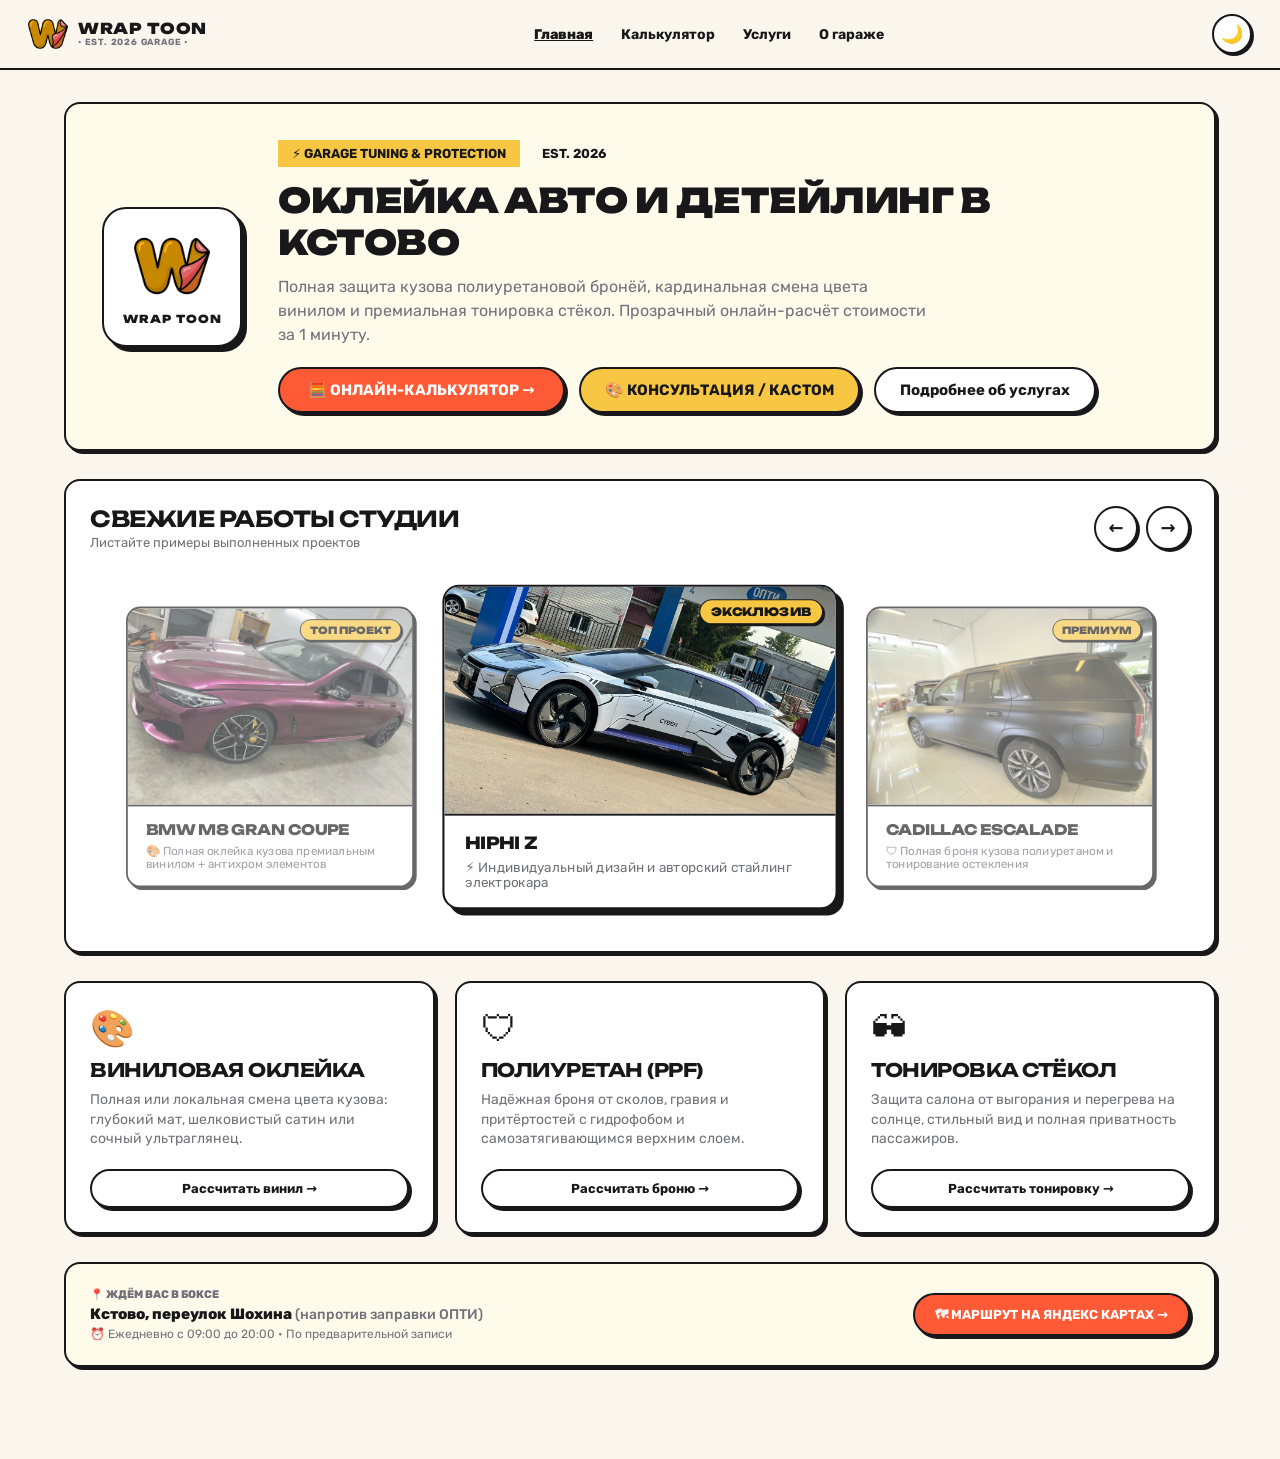
==== commit bea9265c: "feat: integrate real workshop photos into carousel and tint showcase with disclaimer" ====
--- a/frontend/index.html
+++ b/frontend/index.html
@@ -8,7 +8,7 @@
   <link rel="preconnect" href="https://fonts.gstatic.com" crossorigin>
   <link href="https://fonts.googleapis.com/css2?family=Rubik:ital,wght@0,400..900;1,400..900&family=Unbounded:wght@700;800;900&display=swap" rel="stylesheet">
   <link rel="icon" type="image/png" href="assets/dark_logo_32.png">
-  <link rel="stylesheet" href="style.css">
+  <link rel="stylesheet" href="style.css?v=2.4.0">
 </head>
 <body>
   <!-- ШАПКА НА ВСЮ ШИРИНУ -->
@@ -131,37 +131,37 @@
           
           <!-- Карточка 1 (Левая / боковая) -->
           <div class="showcase-card is-side" data-index="0">
-            <div class="showcase-img-placeholder" style="background: linear-gradient(135deg, #1e293b, #334155); color: #fff;">
-              <span style="font-size: 40px; margin-bottom: 8px;">🚘</span>
-              <span>ФОТО АВТО #1</span>
+            <div class="showcase-img-box">
+              <img src="assets/full_vinil_bmwm8grancoupe.png" alt="BMW M8 Gran Coupe" class="showcase-img">
+              <span class="showcase-badge">ТОП ПРОЕКТ</span>
             </div>
             <div class="showcase-info">
-              <h4>Porsche 911 Carrera</h4>
-              <p>🎨 Винил: Nardo Grey суперглянец + антихром</p>
+              <h4>BMW M8 Gran Coupe</h4>
+              <p>🎨 Полная оклейка кузова винилом + антихром элементов</p>
             </div>
           </div>
 
           <!-- Карточка 2 (Центральная / АКТИВНАЯ НА ПЕРЕДНЕМ ПЛАНЕ) -->
           <div class="showcase-card is-active" data-index="1">
-            <div class="showcase-img-placeholder" style="background: linear-gradient(135deg, #F7C642, #f59e0b); color: #18181B;">
-              <span style="font-size: 48px; margin-bottom: 8px;">🛡</span>
-              <span style="background: #18181B; color: #fff; padding: 4px 10px; border-radius: 6px; font-size: 12px;">ТОП ПРОЕКТ</span>
+            <div class="showcase-img-box">
+              <img src="assets/hiphiz_individual_wraps.png" alt="HiPhi Z" class="showcase-img">
+              <span class="showcase-badge">ЭКСКЛЮЗИВ</span>
             </div>
             <div class="showcase-info">
-              <h4>BMW M5 Competition</h4>
-              <p>🛡 Матовый полиуретан кузова + бронь лобового</p>
+              <h4>HiPhi Z</h4>
+              <p>⚡ Индивидуальный дизайн и авторский стайлинг электрокара</p>
             </div>
           </div>
 
           <!-- Карточка 3 (Правая / боковая) -->
           <div class="showcase-card is-side" data-index="2">
-            <div class="showcase-img-placeholder" style="background: linear-gradient(135deg, #0f172a, #1e1b4b); color: #fff;">
-              <span style="font-size: 40px; margin-bottom: 8px;">🕶</span>
-              <span>ФОТО АВТО #3</span>
+            <div class="showcase-img-box">
+              <img src="assets/cadilac_escalade_full_wrap.png" alt="Cadillac Escalade" class="showcase-img">
+              <span class="showcase-badge">ПРЕМИУМ</span>
             </div>
             <div class="showcase-info">
-              <h4>Audi RS6 Avant</h4>
-              <p>🕶 Евротонировка 5% + полиуретан зон риска</p>
+              <h4>Cadillac Escalade</h4>
+              <p>🛡 Полная броня кузова полиуретаном и тонирование остекления</p>
             </div>
           </div>
 
@@ -287,47 +287,37 @@
   <script>
     const API_BASE = window.location.origin.startsWith('http') && window.location.port !== '5500' && window.location.port !== '3000' && window.location.protocol !== 'file:' ? '' : `http://${window.location.hostname || '127.0.0.1'}:8000`;
 
-    // Данные для карусели
+    // Данные для карусели выполненных работ
     const projects = [
       {
-        title: "Porsche 911 Carrera",
-        desc: "🎨 Винил: Nardo Grey суперглянец + антихром",
-        icon: "🏎",
-        gradient: "linear-gradient(135deg, #1e293b, #334155)",
-        textColor: "#fff",
-        badge: ""
-      },
-      {
-        title: "BMW M5 Competition",
-        desc: "🛡 Матовый полиуретан кузова + бронь лобового",
-        icon: "🛡",
-        gradient: "linear-gradient(135deg, #F7C642, #f59e0b)",
-        textColor: "#18181B",
+        title: "BMW M8 Gran Coupe",
+        desc: "🎨 Полная оклейка кузова премиальным винилом + антихром элементов",
+        img: "assets/full_vinil_bmwm8grancoupe.png",
         badge: "ТОП ПРОЕКТ"
       },
       {
-        title: "Audi RS6 Avant",
-        desc: "🕶 Евротонировка 5% + полиуретан зон риска",
-        icon: "🕶",
-        gradient: "linear-gradient(135deg, #0f172a, #1e1b4b)",
-        textColor: "#fff",
-        badge: ""
+        title: "HiPhi Z",
+        desc: "⚡ Индивидуальный дизайн и авторский стайлинг электрокара",
+        img: "assets/hiphiz_individual_wraps.png",
+        badge: "ЭКСКЛЮЗИВ"
       },
       {
-        title: "Mercedes-AMG GT",
-        desc: "🎨 Черный сатин + бронирование фар полиуретаном",
-        icon: "⚡",
-        gradient: "linear-gradient(135deg, #27272a, #09090b)",
-        textColor: "#fff",
-        badge: "NEW"
+        title: "Cadillac Escalade",
+        desc: "🛡 Полная броня кузова полиуретаном и тонирование остекления",
+        img: "assets/cadilac_escalade_full_wrap.png",
+        badge: "ПРЕМИУМ"
       },
       {
-        title: "Range Rover Sport",
-        desc: "🛡 Полный глянец полиуретан + бронь крыши",
-        icon: "🚙",
-        gradient: "linear-gradient(135deg, #065f46, #047857)",
-        textColor: "#fff",
-        badge: ""
+        title: "Volkswagen Touareg",
+        desc: "🛡 Защитный матовый полиуретан (PPF) всего кузова от гравия",
+        img: "assets/vwtuareg_matt_poleuretan.png",
+        badge: "ЗАЩИТА PPF"
+      },
+      {
+        title: "Volvo XC40",
+        desc: "🛡 Матовый полиуретан: бархатистый сатин и надежная броня",
+        img: "assets/volvoxc40_matt_poleuretan.png",
+        badge: "САТИН"
       }
     ];
 
@@ -351,12 +341,12 @@
         card.dataset.index = idx;
 
         const badgeHtml = item.badge 
-          ? `<span style="background: #18181B; color: #fff; padding: 4px 10px; border-radius: 6px; font-size: 11px; font-weight: 800; margin-top: 8px;">${item.badge}</span>` 
+          ? `<span class="showcase-badge">${item.badge}</span>` 
           : '';
 
         card.innerHTML = `
-          <div class="showcase-img-placeholder" style="background: ${item.gradient}; color: ${item.textColor};">
-            <span style="font-size: ${isActive ? '48px' : '40px'}; line-height: 1;">${item.icon}</span>
+          <div class="showcase-img-box">
+            <img src="${item.img}" alt="${item.title}" class="showcase-img" loading="lazy">
             ${badgeHtml}
           </div>
           <div class="showcase-info">
@@ -517,7 +507,7 @@
     }
   </script>
   <!-- Подключение автокомплита авто и темы -->
-  <script src="cars-autocomplete.js"></script>
-  <script src="theme.js"></script>
+  <script src="cars-autocomplete.js?v=2.4.0"></script>
+  <script src="theme.js?v=2.4.0"></script>
 </body>
 </html>
--- a/frontend/style.css
+++ b/frontend/style.css
@@ -569,12 +569,19 @@
 
 /* МОБИЛЬНАЯ ШТОРКА (БОКОВОЕ МЕНЮ) */
 .toon-drawer {
+  display: none;
   position: fixed;
   inset: 0;
   z-index: 99999;
   visibility: hidden;
   pointer-events: none;
   transition: visibility 0.25s ease;
+}
+
+@media (max-width: 768px) {
+  .toon-drawer {
+    display: block;
+  }
 }
 
 .toon-drawer.is-open {
@@ -927,6 +934,43 @@
   z-index: 2;
 }
 
+.showcase-img-box {
+  width: 100%;
+  height: 220px;
+  position: relative;
+  overflow: hidden;
+  border-bottom: var(--border-width) solid var(--color-border);
+  background: #18181B;
+}
+
+.showcase-img {
+  width: 100%;
+  height: 100%;
+  object-fit: cover;
+  display: block;
+  transition: transform 0.35s ease;
+}
+
+.showcase-card:hover .showcase-img {
+  transform: scale(1.05);
+}
+
+.showcase-badge {
+  position: absolute;
+  top: 12px;
+  right: 12px;
+  background: var(--color-primary);
+  color: #18181B;
+  border: 1.5px solid var(--color-border);
+  padding: 4px 10px;
+  border-radius: var(--radius-pill);
+  font-family: var(--font-heading);
+  font-size: 11px;
+  font-weight: 900;
+  box-shadow: 2px 2px 0 var(--shadow-color);
+  z-index: 2;
+}
+
 .showcase-img-placeholder {
   width: 100%;
   height: 220px;
@@ -1259,9 +1303,9 @@
   box-shadow: 4px 5px 0px var(--shadow-color);
 }
 
-/* Плейсхолдер стекла с визуализацией затемнения */
+/* Плейсхолдер стекла с визуализацией затемнения / фото */
 .tint-preview-box {
-  height: 140px;
+  height: 170px;
   position: relative;
   display: flex;
   flex-direction: column;
@@ -1272,6 +1316,21 @@
   border-bottom: var(--border-width) solid var(--color-border);
   background: #111;
   overflow: hidden;
+}
+
+.tint-preview-img {
+  width: 100%;
+  height: 100%;
+  object-fit: cover;
+  object-position: center;
+  position: absolute;
+  inset: 0;
+  display: block;
+  transition: transform 0.35s ease;
+}
+
+.tint-card:hover .tint-preview-img {
+  transform: scale(1.06);
 }
 
 /* Стилизация ступеней затемнения */
@@ -1318,6 +1377,7 @@
   border-radius: var(--radius-pill);
   border: 1.5px solid #000;
   box-shadow: 1.5px 1.5px 0px #000;
+  z-index: 2;
 }
 
 .tint-badge--gost {
@@ -1389,4 +1449,25 @@
   background: var(--bg-subtle);
   border: 1px solid var(--color-border);
   color: var(--color-text);
+}
+
+/* Плашка-предупреждение в блоке тонировок */
+.tint-disclaimer-banner {
+  background: var(--bg-card);
+  border: var(--border-width) solid var(--color-border);
+  border-radius: var(--radius-card);
+  padding: 14px 18px;
+  margin-top: 24px;
+  display: flex;
+  align-items: center;
+  gap: 14px;
+  box-shadow: 2px 2px 0 var(--shadow-color);
+  font-size: 13px;
+  color: var(--color-muted);
+  line-height: 1.5;
+}
+
+.tint-disclaimer-icon {
+  font-size: 24px;
+  flex-shrink: 0;
 }
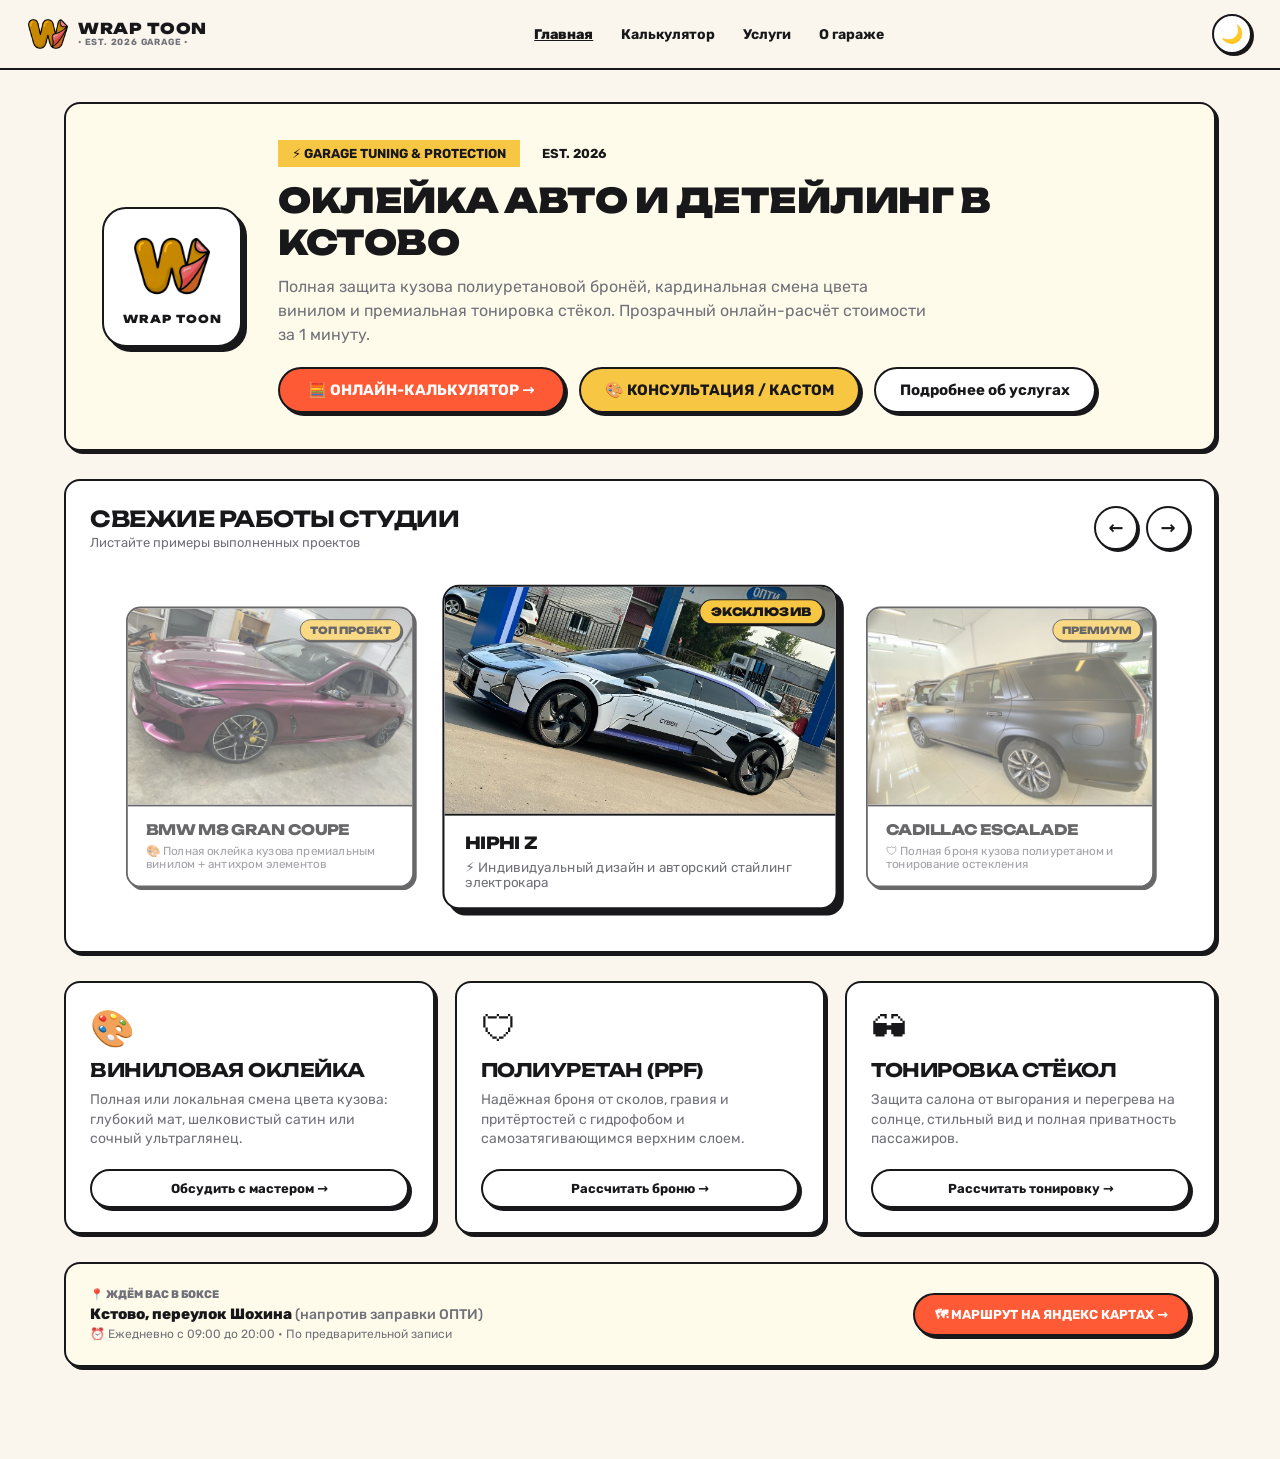
==== commit 40134967: "feat(ui): support consult modal on vinyl card and collapse calculator accordions by default" ====
--- a/frontend/index.html
+++ b/frontend/index.html
@@ -102,7 +102,7 @@
           <a href="/calculator" class="toon-btn toon-btn--accent" style="font-size: 15px; padding: 12px 28px;">
             🧮 ОНЛАЙН-КАЛЬКУЛЯТОР →
           </a>
-          <button id="consult-btn" type="button" class="toon-btn toon-btn--primary" style="font-size: 15px; padding: 12px 24px;">
+          <button id="consult-btn" type="button" class="toon-btn toon-btn--primary open-consult-btn" style="font-size: 15px; padding: 12px 24px;">
             🎨 КОНСУЛЬТАЦИЯ / КАСТОМ
           </button>
           <a href="/services" class="toon-btn" style="font-size: 15px; padding: 12px 24px;">
@@ -180,7 +180,9 @@
           </p>
         </div>
         <div style="margin-top: 20px;">
-          <a href="/calculator" class="toon-btn" style="width: 100%; font-size: 13px;">Рассчитать винил →</a>
+          <button type="button" class="toon-btn open-consult-btn" style="width: 100%; font-size: 13px;">
+            Обсудить с мастером →
+          </button>
         </div>
       </div>
 
@@ -410,7 +412,7 @@
       return formatted;
     }
 
-    const consultBtn = document.getElementById('consult-btn');
+    const consultBtns = document.querySelectorAll('#consult-btn, .open-consult-btn');
     const consultModal = document.getElementById('consult-modal');
     const consultCloseBtn = document.getElementById('consult-close-btn');
     const consultSuccessCloseBtn = document.getElementById('consult-success-close-btn');
@@ -418,11 +420,13 @@
     const consultSuccess = document.getElementById('consult-success');
     const consultPhone = document.getElementById('consult-phone');
 
-    if (consultBtn && consultModal) {
-      consultBtn.addEventListener('click', () => {
-        consultForm.style.display = 'block';
-        consultSuccess.style.display = 'none';
-        consultModal.showModal();
+    if (consultModal) {
+      consultBtns.forEach(btn => {
+        btn.addEventListener('click', () => {
+          consultForm.style.display = 'block';
+          consultSuccess.style.display = 'none';
+          consultModal.showModal();
+        });
       });
 
       consultCloseBtn.addEventListener('click', () => consultModal.close());
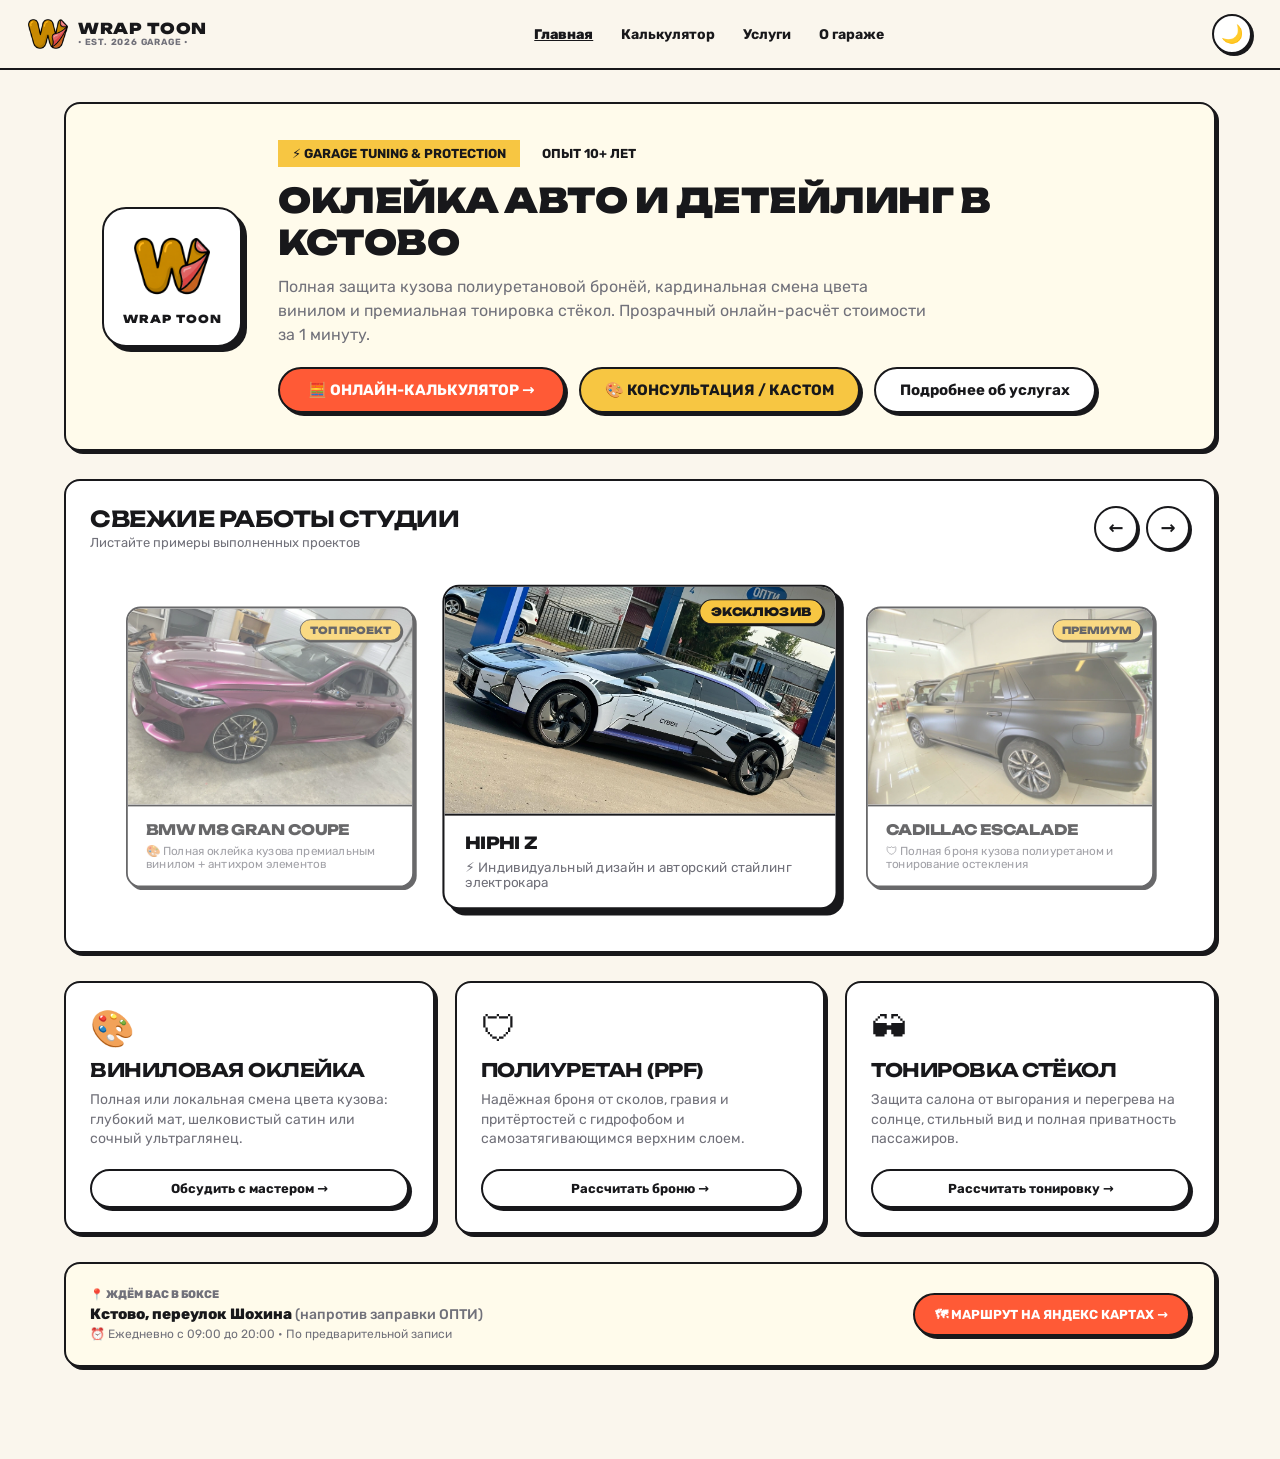
==== commit ba47ef01: "docs: update studio experience to 10+ years and mention two masters" ====
--- a/frontend/index.html
+++ b/frontend/index.html
@@ -90,7 +90,7 @@
       <div class="hero-content">
         <div style="display: flex; gap: 8px;">
           <span class="toon-chip is-active">⚡ GARAGE TUNING & PROTECTION</span>
-          <span class="toon-chip">EST. 2026</span>
+          <span class="toon-chip">ОПЫТ 10+ ЛЕТ</span>
         </div>
         <h1 class="hero-title">
           Оклейка авто и детейлинг в Кстово
